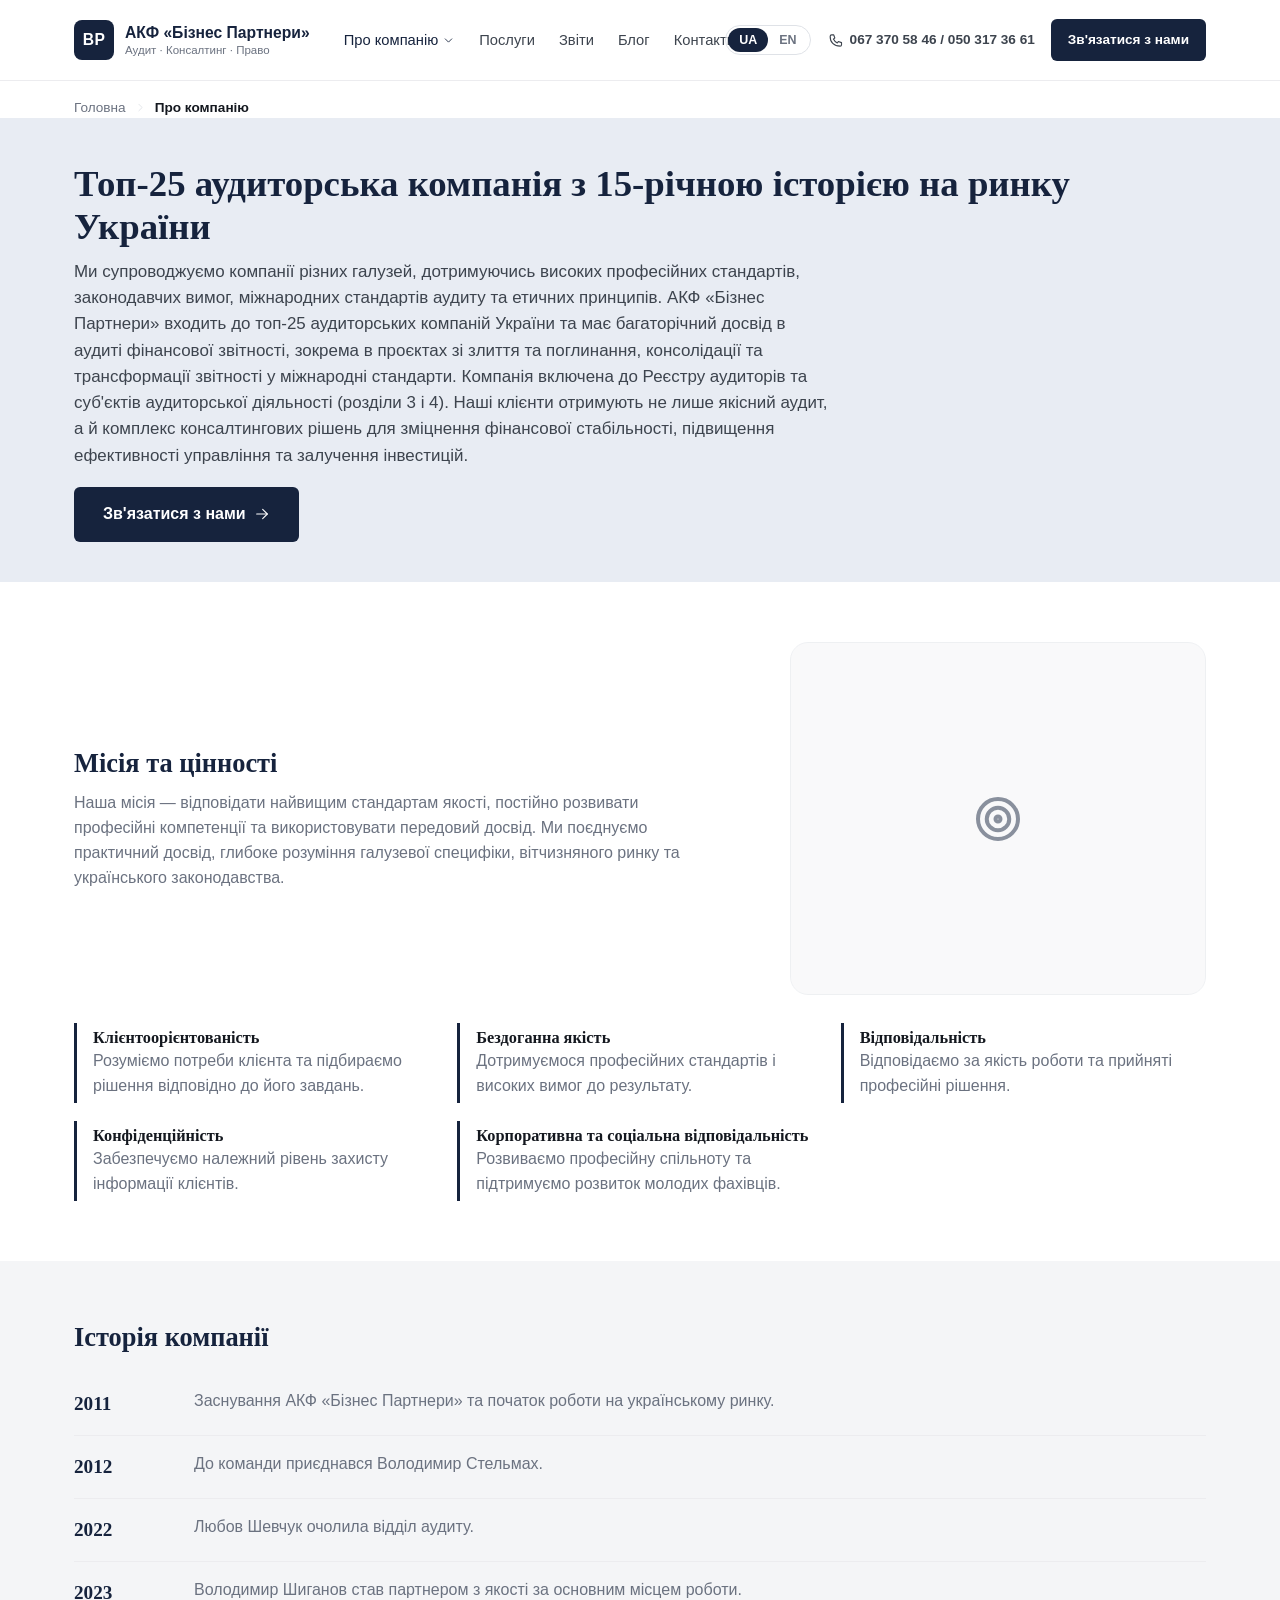
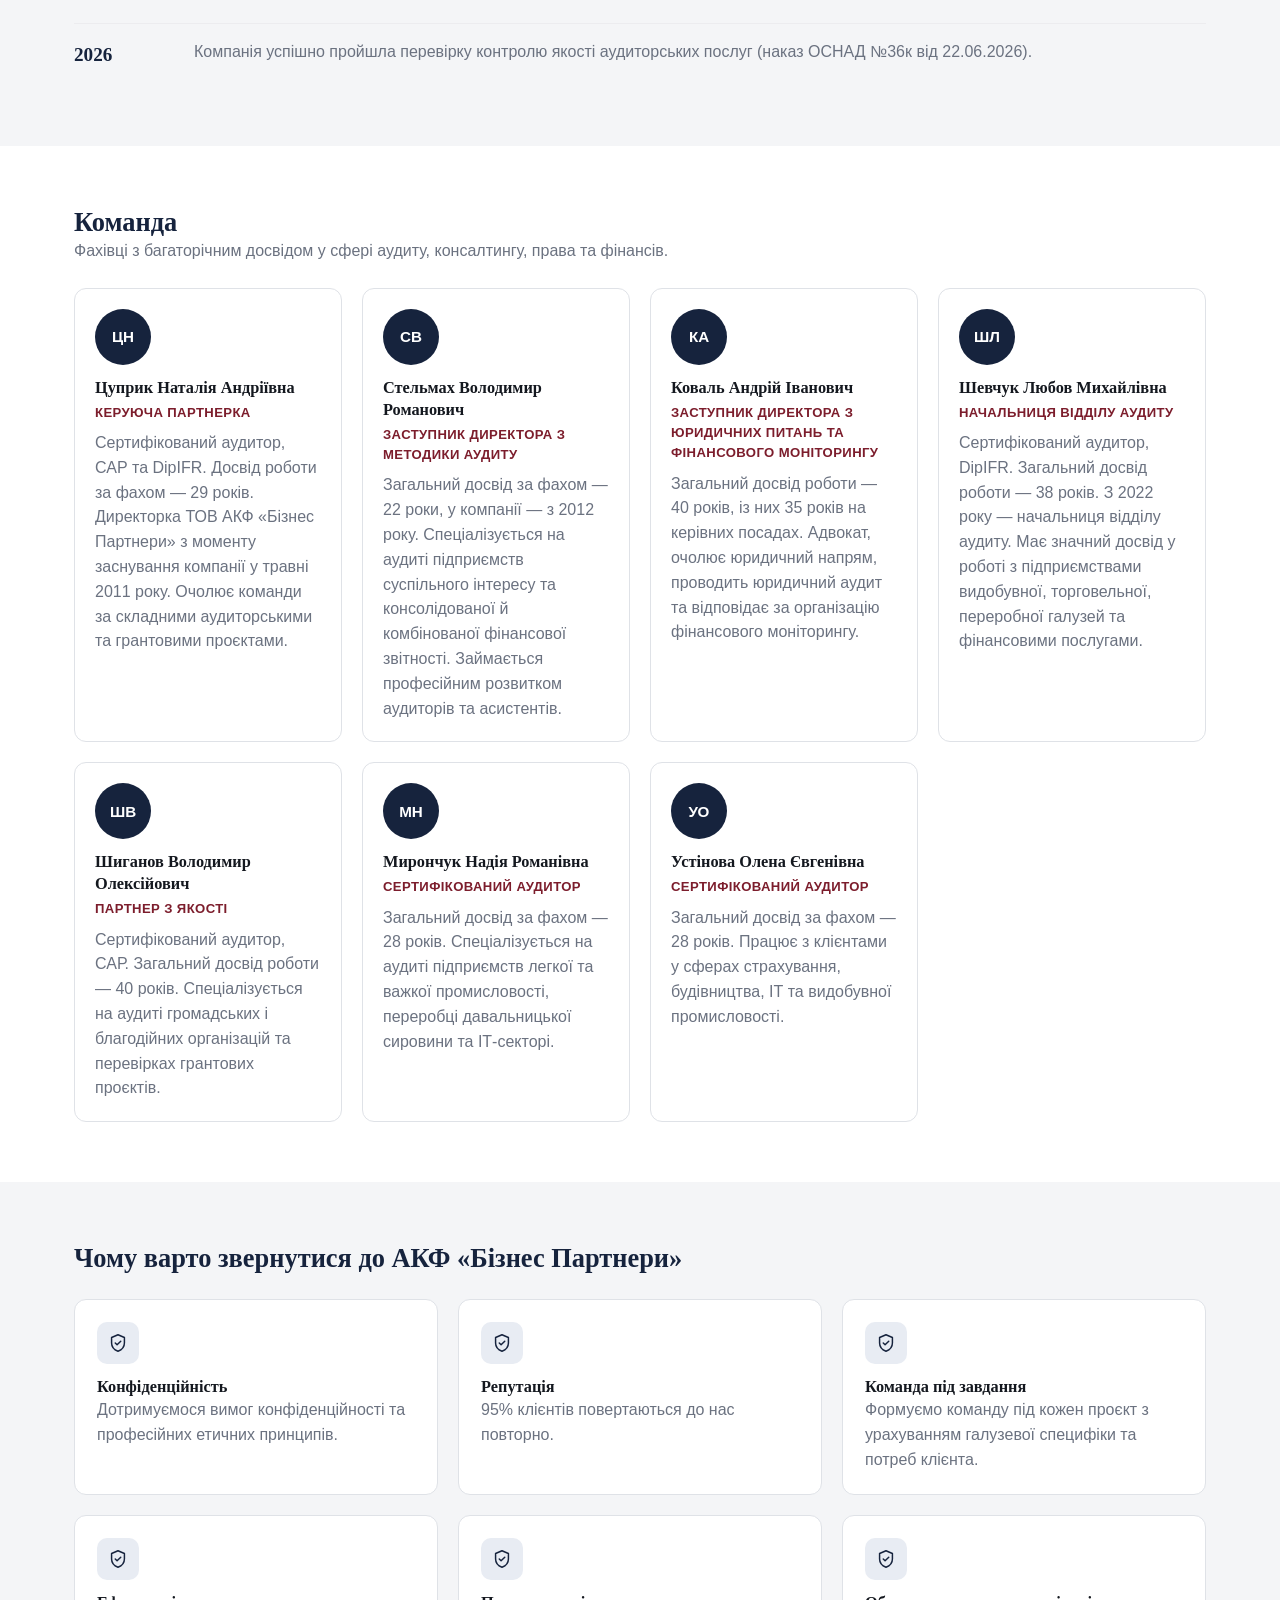
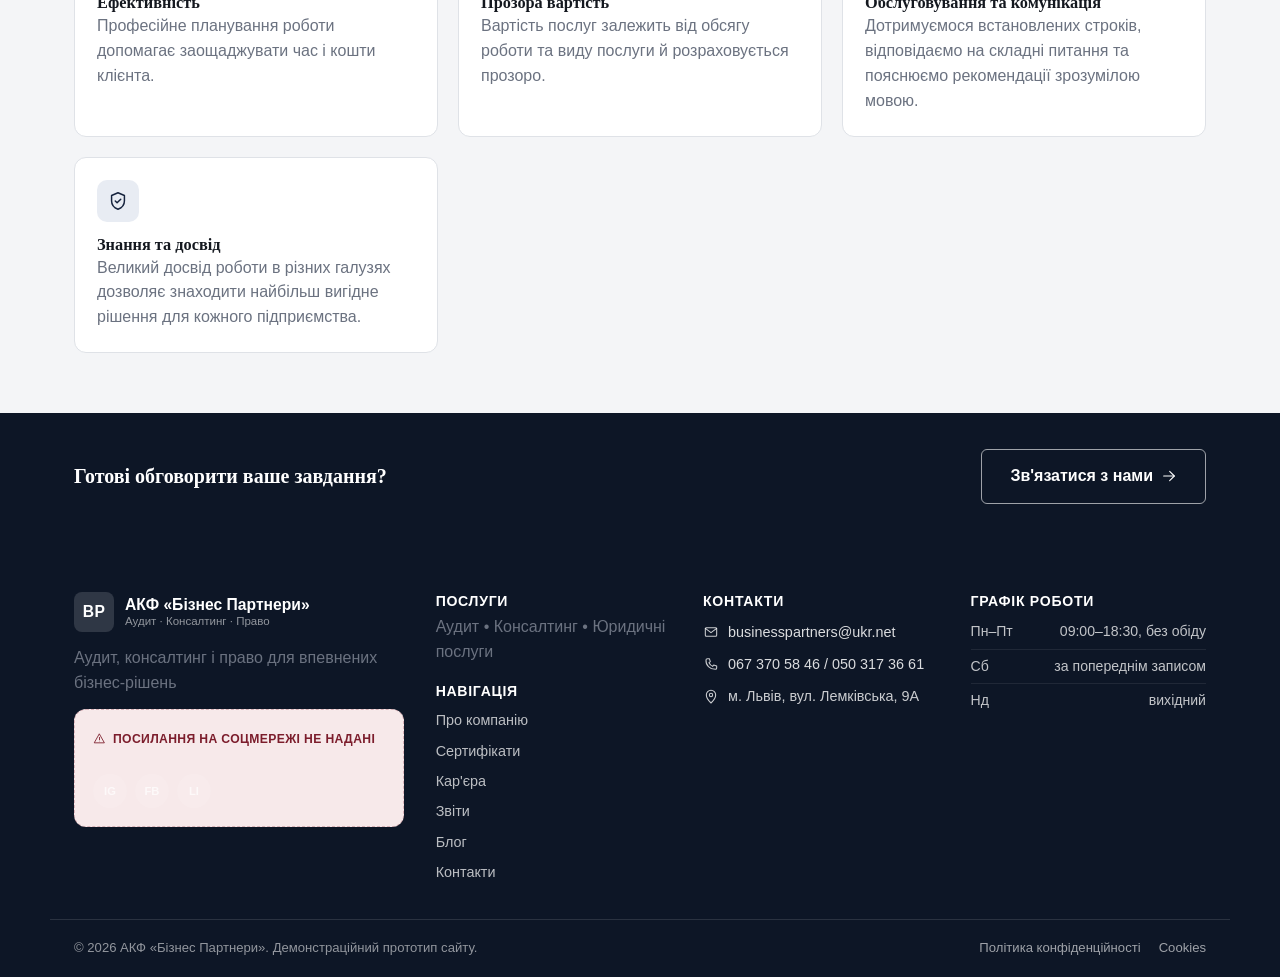
==== about.html @ 234cbbc7 "Перший прототип сайту АКФ «Бізнес Партнери» Повна структура сайту аудиторської компанії: головна, пр" ====
<!DOCTYPE html>
<html lang="uk">
<head>
<meta charset="UTF-8">
<meta name="viewport" content="width=device-width, initial-scale=1.0">
<title>Про компанію — АКФ «Бізнес Партнери»</title>
<meta name="description" content="Ми супроводжуємо компанії різних галузей, дотримуючись високих професійних стандартів, законодавчих вимог, міжнародних стандартів аудиту та етичних принцип…">
<link rel="stylesheet" href="assets/css/style.css">
</head>
<body data-depth="0">
<header class="site-header">
  <div class="container header-row">
    <button type="button" class="mobile-menu-toggle" id="mobile-menu-toggle" aria-label="Меню"><svg width="22" height="22" viewBox="0 0 24 24" fill="none" stroke="currentColor" stroke-width="1.6" stroke-linecap="round" stroke-linejoin="round"><line x1="4" y1="7" x2="20" y2="7"/><line x1="4" y1="12" x2="20" y2="12"/><line x1="4" y1="17" x2="20" y2="17"/></svg></button>
    <a class="brand" href="index.html"><span class="brand-mark">BP</span><span class="brand-text"><span class="brand-name">АКФ «Бізнес Партнери»</span><span class="brand-desc">Аудит · Консалтинг · Право</span></span></a>
    <nav class="main-nav" aria-label="Основна навігація">
      <div class="nav-item has-sub"><a href="about.html" class="active">Про компанію <svg width="13" height="13" viewBox="0 0 24 24" fill="none" stroke="currentColor" stroke-width="1.6" stroke-linecap="round" stroke-linejoin="round" class="nav-caret"><polyline points="6,9 12,15 18,9"/></svg></a><div class="sub-menu"><a href="certificates.html">Сертифікати</a><a href="career.html">Кар'єра</a></div></div><a href="services.html" class="nav-link ">Послуги</a><a href="reports.html" class="nav-link ">Звіти</a><a href="blog.html" class="nav-link ">Блог</a><a href="contacts.html" class="nav-link ">Контакти</a>
    </nav>
    <div class="header-actions">
      <div class="lang-switch" id="lang-switch" aria-label="Вибір мови">
        <button type="button" class="lang-opt active" data-lang="ua">UA</button>
        <button type="button" class="lang-opt" data-lang="en" title="Англійська версія готується">EN</button>
      </div>
      <a class="header-phone" href="tel:+380673705846"><svg width="17" height="17" viewBox="0 0 24 24" fill="none" stroke="currentColor" stroke-width="1.6" stroke-linecap="round" stroke-linejoin="round"><path d="M6.5 4h3l1.5 4.5-2 1.5a12 12 0 0 0 5.5 5.5l1.5-2 4.5 1.5v3a2 2 0 0 1-2 2C10 20 4 14 4.5 6a2 2 0 0 1 2-2z"/></svg><span>067 370 58 46 / 050 317 36 61</span></a>
      <a class="btn btn-primary btn-sm" href="contacts.html">Зв'язатися з нами</a>
    </div>
  </div>
  <div class="mobile-nav" id="mobile-nav">
    <a href="about.html">Про компанію</a><a class="mobile-sub" href="certificates.html">— Сертифікати</a><a class="mobile-sub" href="career.html">— Кар'єра</a><a href="services.html">Послуги</a><a href="reports.html">Звіти</a><a href="blog.html">Блог</a><a href="contacts.html">Контакти</a>
    <a class="mobile-nav-phone" href="tel:+380673705846"><svg width="17" height="17" viewBox="0 0 24 24" fill="none" stroke="currentColor" stroke-width="1.6" stroke-linecap="round" stroke-linejoin="round"><path d="M6.5 4h3l1.5 4.5-2 1.5a12 12 0 0 0 5.5 5.5l1.5-2 4.5 1.5v3a2 2 0 0 1-2 2C10 20 4 14 4.5 6a2 2 0 0 1 2-2z"/></svg> 067 370 58 46 / 050 317 36 61</a>
    <a class="btn btn-primary btn-block" href="contacts.html">Зв'язатися з нами</a>
  </div>
</header>
<main id="main">

<nav class="breadcrumbs container" aria-label="Хлібні крихти"><a href="index.html">Головна</a><span class="bc-sep"><svg width="13" height="13" viewBox="0 0 24 24" fill="none" stroke="currentColor" stroke-width="1.6" stroke-linecap="round" stroke-linejoin="round"><polyline points="9,6 15,12 9,18"/></svg></span><span class="bc-current">Про компанію</span></nav>
<section class="page-hero">
  <div class="container">
    <h1 class="h1">Топ-25 аудиторська компанія з 15-річною історією на ринку України</h1>
    <p class="lede" style="max-width:760px">Ми супроводжуємо компанії різних галузей, дотримуючись високих професійних стандартів, законодавчих вимог, міжнародних стандартів аудиту та етичних принципів. АКФ «Бізнес Партнери» входить до топ-25 аудиторських компаній України та має багаторічний досвід в аудиті фінансової звітності, зокрема в проєктах зі злиття та поглинання, консолідації та трансформації звітності у міжнародні стандарти. Компанія включена до Реєстру аудиторів та суб'єктів аудиторської діяльності (розділи 3 і 4). Наші клієнти отримують не лише якісний аудит, а й комплекс консалтингових рішень для зміцнення фінансової стабільності, підвищення ефективності управління та залучення інвестицій.</p>
    <a class="btn btn-primary btn-lg" href="contacts.html">Зв'язатися з нами <svg width="16" height="16" viewBox="0 0 24 24" fill="none" stroke="currentColor" stroke-width="1.6" stroke-linecap="round" stroke-linejoin="round"><line x1="4" y1="12" x2="20" y2="12"/><polyline points="13,5 20,12 13,19"/></svg></a>
  </div>
</section>

<section class="section">
  <div class="container about-split">
    <div>
      <h2 class="h2">Місія та цінності</h2>
      <p class="muted" style="margin-top:12px;max-width:640px">Наша місія — відповідати найвищим стандартам якості, постійно розвивати професійні компетенції та використовувати передовий досвід. Ми поєднуємо практичний досвід, глибоке розуміння галузевої специфіки, вітчизняного ринку та українського законодавства.</p>
    </div>
    <div class="about-figure"><svg width="60" height="60" viewBox="0 0 24 24" fill="none" stroke="currentColor" stroke-width="1.6" stroke-linecap="round" stroke-linejoin="round"><circle cx="12" cy="12" r="8"/><circle cx="12" cy="12" r="4.5"/><circle cx="12" cy="12" r="1"/></svg></div>
  </div>
  <div class="container value-grid" style="margin-top:28px"><div class="value-card"><h3 class="h4">Клієнтоорієнтованість</h3><p class="muted">Розуміємо потреби клієнта та підбираємо рішення відповідно до його завдань.</p></div><div class="value-card"><h3 class="h4">Бездоганна якість</h3><p class="muted">Дотримуємося професійних стандартів і високих вимог до результату.</p></div><div class="value-card"><h3 class="h4">Відповідальність</h3><p class="muted">Відповідаємо за якість роботи та прийняті професійні рішення.</p></div><div class="value-card"><h3 class="h4">Конфіденційність</h3><p class="muted">Забезпечуємо належний рівень захисту інформації клієнтів.</p></div><div class="value-card"><h3 class="h4">Корпоративна та соціальна відповідальність</h3><p class="muted">Розвиваємо професійну спільноту та підтримуємо розвиток молодих фахівців.</p></div></div>
</section>

<section class="section section-tint">
  <div class="container">
    <h2 class="h2">Історія компанії</h2>
    <div class="milestone-list"><div class="milestone"><div class="milestone-year">2011</div><div class="milestone-text muted">Заснування АКФ «Бізнес Партнери» та початок роботи на українському ринку.</div></div><div class="milestone"><div class="milestone-year">2012</div><div class="milestone-text muted">До команди приєднався Володимир Стельмах.</div></div><div class="milestone"><div class="milestone-year">2022</div><div class="milestone-text muted">Любов Шевчук очолила відділ аудиту.</div></div><div class="milestone"><div class="milestone-year">2023</div><div class="milestone-text muted">Володимир Шиганов став партнером з якості за основним місцем роботи.</div></div><div class="milestone"><div class="milestone-year">2026</div><div class="milestone-text muted">Компанія успішно пройшла перевірку контролю якості аудиторських послуг (наказ ОСНАД №36к від 22.06.2026).</div></div></div>
  </div>
</section>

<section class="section">
  <div class="container">
    <h2 class="h2">Команда</h2>
    <p class="muted" style="max-width:600px">Фахівці з багаторічним досвідом у сфері аудиту, консалтингу, права та фінансів.</p>
    <div class="team-grid"><div class="team-card">
  <div class="team-photo">ЦН</div>
  <h3 class="h4">Цуприк Наталія Андріївна</h3>
  <div class="team-role">Керуюча партнерка</div>
  <p class="muted">Сертифікований аудитор, САР та DipIFR. Досвід роботи за фахом — 29 років. Директорка ТОВ АКФ «Бізнес Партнери» з моменту заснування компанії у травні 2011 року. Очолює команди за складними аудиторськими та грантовими проєктами.</p>
</div><div class="team-card">
  <div class="team-photo">СВ</div>
  <h3 class="h4">Стельмах Володимир Романович</h3>
  <div class="team-role">Заступник директора з методики аудиту</div>
  <p class="muted">Загальний досвід за фахом — 22 роки, у компанії — з 2012 року. Спеціалізується на аудиті підприємств суспільного інтересу та консолідованої й комбінованої фінансової звітності. Займається професійним розвитком аудиторів та асистентів.</p>
</div><div class="team-card">
  <div class="team-photo">КА</div>
  <h3 class="h4">Коваль Андрій Іванович</h3>
  <div class="team-role">Заступник директора з юридичних питань та фінансового моніторингу</div>
  <p class="muted">Загальний досвід роботи — 40 років, із них 35 років на керівних посадах. Адвокат, очолює юридичний напрям, проводить юридичний аудит та відповідає за організацію фінансового моніторингу.</p>
</div><div class="team-card">
  <div class="team-photo">ШЛ</div>
  <h3 class="h4">Шевчук Любов Михайлівна</h3>
  <div class="team-role">Начальниця відділу аудиту</div>
  <p class="muted">Сертифікований аудитор, DipIFR. Загальний досвід роботи — 38 років. З 2022 року — начальниця відділу аудиту. Має значний досвід у роботі з підприємствами видобувної, торговельної, переробної галузей та фінансовими послугами.</p>
</div><div class="team-card">
  <div class="team-photo">ШВ</div>
  <h3 class="h4">Шиганов Володимир Олексійович</h3>
  <div class="team-role">Партнер з якості</div>
  <p class="muted">Сертифікований аудитор, САР. Загальний досвід роботи — 40 років. Спеціалізується на аудиті громадських і благодійних організацій та перевірках грантових проєктів.</p>
</div><div class="team-card">
  <div class="team-photo">МН</div>
  <h3 class="h4">Мирончук Надія Романівна</h3>
  <div class="team-role">Сертифікований аудитор</div>
  <p class="muted">Загальний досвід за фахом — 28 років. Спеціалізується на аудиті підприємств легкої та важкої промисловості, переробці давальницької сировини та ІТ-секторі.</p>
</div><div class="team-card">
  <div class="team-photo">УО</div>
  <h3 class="h4">Устінова Олена Євгенівна</h3>
  <div class="team-role">Сертифікований аудитор</div>
  <p class="muted">Загальний досвід за фахом — 28 років. Працює з клієнтами у сферах страхування, будівництва, ІТ та видобувної промисловості.</p>
</div></div>
  </div>
</section>

<section class="section section-tint">
  <div class="container">
    <h2 class="h2">Чому варто звернутися до АКФ «Бізнес Партнери»</h2>
    <div class="adv-grid"><div class="adv-card"><div class="adv-icon"><svg width="22" height="22" viewBox="0 0 24 24" fill="none" stroke="currentColor" stroke-width="1.6" stroke-linecap="round" stroke-linejoin="round"><path d="M12 3l7 3v6c0 4.5-3 7.5-7 9-4-1.5-7-4.5-7-9V6z"/><polyline points="9,12 11,14 15,10"/></svg></div><h3 class="h4">Конфіденційність</h3><p class="muted">Дотримуємося вимог конфіденційності та професійних етичних принципів.</p></div><div class="adv-card"><div class="adv-icon"><svg width="22" height="22" viewBox="0 0 24 24" fill="none" stroke="currentColor" stroke-width="1.6" stroke-linecap="round" stroke-linejoin="round"><path d="M12 3l7 3v6c0 4.5-3 7.5-7 9-4-1.5-7-4.5-7-9V6z"/><polyline points="9,12 11,14 15,10"/></svg></div><h3 class="h4">Репутація</h3><p class="muted">95% клієнтів повертаються до нас повторно.</p></div><div class="adv-card"><div class="adv-icon"><svg width="22" height="22" viewBox="0 0 24 24" fill="none" stroke="currentColor" stroke-width="1.6" stroke-linecap="round" stroke-linejoin="round"><path d="M12 3l7 3v6c0 4.5-3 7.5-7 9-4-1.5-7-4.5-7-9V6z"/><polyline points="9,12 11,14 15,10"/></svg></div><h3 class="h4">Команда під завдання</h3><p class="muted">Формуємо команду під кожен проєкт з урахуванням галузевої специфіки та потреб клієнта.</p></div><div class="adv-card"><div class="adv-icon"><svg width="22" height="22" viewBox="0 0 24 24" fill="none" stroke="currentColor" stroke-width="1.6" stroke-linecap="round" stroke-linejoin="round"><path d="M12 3l7 3v6c0 4.5-3 7.5-7 9-4-1.5-7-4.5-7-9V6z"/><polyline points="9,12 11,14 15,10"/></svg></div><h3 class="h4">Ефективність</h3><p class="muted">Професійне планування роботи допомагає заощаджувати час і кошти клієнта.</p></div><div class="adv-card"><div class="adv-icon"><svg width="22" height="22" viewBox="0 0 24 24" fill="none" stroke="currentColor" stroke-width="1.6" stroke-linecap="round" stroke-linejoin="round"><path d="M12 3l7 3v6c0 4.5-3 7.5-7 9-4-1.5-7-4.5-7-9V6z"/><polyline points="9,12 11,14 15,10"/></svg></div><h3 class="h4">Прозора вартість</h3><p class="muted">Вартість послуг залежить від обсягу роботи та виду послуги й розраховується прозоро.</p></div><div class="adv-card"><div class="adv-icon"><svg width="22" height="22" viewBox="0 0 24 24" fill="none" stroke="currentColor" stroke-width="1.6" stroke-linecap="round" stroke-linejoin="round"><path d="M12 3l7 3v6c0 4.5-3 7.5-7 9-4-1.5-7-4.5-7-9V6z"/><polyline points="9,12 11,14 15,10"/></svg></div><h3 class="h4">Обслуговування та комунікація</h3><p class="muted">Дотримуємося встановлених строків, відповідаємо на складні питання та пояснюємо рекомендації зрозумілою мовою.</p></div><div class="adv-card"><div class="adv-icon"><svg width="22" height="22" viewBox="0 0 24 24" fill="none" stroke="currentColor" stroke-width="1.6" stroke-linecap="round" stroke-linejoin="round"><path d="M12 3l7 3v6c0 4.5-3 7.5-7 9-4-1.5-7-4.5-7-9V6z"/><polyline points="9,12 11,14 15,10"/></svg></div><h3 class="h4">Знання та досвід</h3><p class="muted">Великий досвід роботи в різних галузях дозволяє знаходити найбільш вигідне рішення для кожного підприємства.</p></div></div>
  </div>
</section>

<section class="section cta-band">
  <div class="container cta-band-inner">
    <h2 class="h3" style="color:#fff;margin:0">Готові обговорити ваше завдання?</h2>
    <a class="btn btn-outline-light btn-lg" href="contacts.html">Зв'язатися з нами <svg width="16" height="16" viewBox="0 0 24 24" fill="none" stroke="currentColor" stroke-width="1.6" stroke-linecap="round" stroke-linejoin="round"><line x1="4" y1="12" x2="20" y2="12"/><polyline points="13,5 20,12 13,19"/></svg></a>
  </div>
</section>

</main>
<footer class="site-footer">
  <div class="container footer-grid">
    <div class="footer-col footer-brand-col">
      <a class="brand" href="index.html"><span class="brand-mark">BP</span><span class="brand-text"><span class="brand-name">АКФ «Бізнес Партнери»</span><span class="brand-desc">Аудит · Консалтинг · Право</span></span></a>
      <p class="muted" style="margin-top:14px">Аудит, консалтинг і право для впевнених бізнес-рішень</p>
      <div class="needs-content"><div class="needs-content-tag"><svg width="13" height="13" viewBox="0 0 24 24" fill="none" stroke="currentColor" stroke-width="1.6" stroke-linecap="round" stroke-linejoin="round"><path d="M12 4l9 16H3z"/><line x1="12" y1="10" x2="12" y2="14.5"/><circle cx="12" cy="17" r="0.6" fill="currentColor" stroke="none"/></svg><span>Посилання на соцмережі не надані</span></div><div class="social-row"><span class="social-icon">IG</span><span class="social-icon">FB</span><span class="social-icon">LI</span></div></div>
    </div>
    <div class="footer-col">
      <h4>Послуги</h4>
      <p class="muted">Аудит • Консалтинг • Юридичні послуги</p>
      <h4 style="margin-top:18px">Навігація</h4>
      <div class="footer-links"><a href="about.html">Про компанію</a><a href="certificates.html">Сертифікати</a><a href="career.html">Кар'єра</a><a href="reports.html">Звіти</a><a href="blog.html">Блог</a><a href="contacts.html">Контакти</a></div>
    </div>
    <div class="footer-col">
      <h4>Контакти</h4>
      <div class="footer-contact-row"><svg width="16" height="16" viewBox="0 0 24 24" fill="none" stroke="currentColor" stroke-width="1.6" stroke-linecap="round" stroke-linejoin="round"><rect x="3.5" y="5.5" width="17" height="13" rx="1.5"/><polyline points="3.5,6.5 12,13 20.5,6.5"/></svg><a href="mailto:businesspartners@ukr.net">businesspartners@ukr.net</a></div>
      <div class="footer-contact-row"><svg width="16" height="16" viewBox="0 0 24 24" fill="none" stroke="currentColor" stroke-width="1.6" stroke-linecap="round" stroke-linejoin="round"><path d="M6.5 4h3l1.5 4.5-2 1.5a12 12 0 0 0 5.5 5.5l1.5-2 4.5 1.5v3a2 2 0 0 1-2 2C10 20 4 14 4.5 6a2 2 0 0 1 2-2z"/></svg><a href="tel:+380673705846">067 370 58 46 / 050 317 36 61</a></div>
      <div class="footer-contact-row"><svg width="16" height="16" viewBox="0 0 24 24" fill="none" stroke="currentColor" stroke-width="1.6" stroke-linecap="round" stroke-linejoin="round"><path d="M12 21s7-6.5 7-12a7 7 0 0 0-14 0c0 5.5 7 12 7 12z"/><circle cx="12" cy="9" r="2.5"/></svg><span>м. Львів, вул. Лемківська, 9А</span></div>
    </div>
    <div class="footer-col">
      <h4>Графік роботи</h4>
      <div class="hours-row"><span>Пн–Пт</span><span>09:00–18:30, без обіду</span></div><div class="hours-row"><span>Сб</span><span>за попереднім записом</span></div><div class="hours-row"><span>Нд</span><span>вихідний</span></div>
    </div>
  </div>
  <div class="container footer-bottom">
    <span>© 2026 АКФ «Бізнес Партнери». Демонстраційний прототип сайту.</span>
    <div class="footer-legal">
      <a href="privacy.html">Політика конфіденційності</a>
      <a href="cookies.html">Cookies</a>
    </div>
  </div>
</footer>
<script src="assets/js/services-data.js"></script>
<script src="assets/js/main.js"></script>
</body>
</html>
---- assets/css/style.css ----
/* ==========================================================================
   АКФ «Бізнес Партнери» — прототип. Design tokens
   Чорно-білий wireframe із темно-синім акцентом; бордовий (burgundy)
   зарезервований ВИКЛЮЧНО для позначення lorem-ipsum/відсутнього контенту.
   ========================================================================== */
:root{
  --ink:#14181f; --ink-soft:#3d444e; --muted:#6b7280;
  --paper:#ffffff; --paper-2:#f4f5f7; --line:#dfe2e7; --line-soft:#ececef;
  --navy:#16233d; --navy-dark:#0d1626; --navy-tint:#e8ecf3;
  --burgundy:#7c1d2c; --burgundy-tint:#f7e9ea; --burgundy-line:#d9b3b8;
  --ok:#1f8a4c; --ok-tint:#e5f6ec; --danger:#c62828;
  --radius-s:6px; --radius-m:12px; --radius-l:18px;
  --shadow-s:0 1px 3px rgba(20,20,20,0.06), 0 1px 2px rgba(20,20,20,0.04);
  --shadow-m:0 10px 26px rgba(20,20,20,0.09);
  --font: Georgia, "Times New Roman", "Noto Serif", serif;
  --font-ui: -apple-system, BlinkMacSystemFont, "Segoe UI", Roboto, Helvetica, Arial, sans-serif;
}

*{ box-sizing:border-box; }
html{ scroll-behavior:smooth; }
body{
  margin:0; font-family:var(--font-ui); color:var(--ink); background:var(--paper);
  -webkit-font-smoothing:antialiased; line-height:1.55;
}
img{ max-width:100%; display:block; }
a{ color:inherit; text-decoration:none; }
ul{ margin:0; padding:0; list-style:none; }
button{ font-family:inherit; cursor:pointer; }
input, select, textarea{ font-family:inherit; font-size:0.95rem; }

.container{ max-width:1180px; margin:0 auto; padding:0 24px; }
h1,.h1{ font-family:var(--font); font-weight:700; font-size:2.3rem; line-height:1.18; margin:0; color:var(--navy); }
h2,.h2{ font-family:var(--font); font-weight:700; font-size:1.65rem; line-height:1.24; margin:0; color:var(--navy); }
h3,.h3{ font-family:var(--font); font-weight:700; font-size:1.25rem; line-height:1.3; margin:0; color:var(--navy); }
h4,.h4{ font-weight:700; font-size:1.02rem; line-height:1.35; margin:0; color:var(--ink); }
.lede{ font-size:1.06rem; color:var(--ink-soft); margin:0; }
.muted{ color:var(--muted); margin:0; }
.muted-light{ color:rgba(255,255,255,0.78); margin:8px 0 0; }
.eyebrow{ font-size:0.76rem; font-weight:700; letter-spacing:0.08em; text-transform:uppercase; color:var(--muted); }

.section{ padding:60px 0; }
.section-tint{ background:var(--paper-2); }
.head-row{ display:flex; align-items:flex-end; justify-content:space-between; gap:16px; margin-bottom:26px; flex-wrap:wrap; }
.link-arrow{ display:inline-flex; align-items:center; gap:6px; font-weight:600; color:var(--navy); white-space:nowrap; }
.link-arrow:hover{ color:var(--burgundy); }
.footnote{ margin-top:18px; font-size:0.86rem; max-width:640px; }

/* buttons */
.btn{
  display:inline-flex; align-items:center; justify-content:center; gap:8px;
  padding:12px 22px; border-radius:var(--radius-s); font-weight:600; font-size:0.94rem;
  border:1px solid transparent; cursor:pointer; transition:all .15s ease; white-space:nowrap;
  font-family:var(--font-ui);
}
.btn-primary{ background:var(--navy); color:#fff; }
.btn-primary:hover{ background:var(--navy-dark); }
.btn-outline{ background:transparent; border-color:var(--navy); color:var(--navy); }
.btn-outline:hover{ background:var(--navy); color:#fff; }
.btn-outline-light{ background:transparent; border-color:rgba(255,255,255,0.6); color:#fff; }
.btn-outline-light:hover{ background:#fff; color:var(--navy); }
.btn-lg{ padding:14px 28px; font-size:1rem; }
.btn-sm{ padding:9px 16px; font-size:0.85rem; }
.btn-block{ width:100%; }

/* ---------------------------------------------------------------------- */
/* Header                                                                  */
/* ---------------------------------------------------------------------- */
.site-header{ position:sticky; top:0; z-index:60; background:rgba(255,255,255,0.97); backdrop-filter:saturate(180%) blur(8px); border-bottom:1px solid var(--line-soft); }
.header-row{ display:flex; align-items:center; gap:22px; height:80px; }
.brand{ display:flex; align-items:center; gap:11px; flex-shrink:0; }
.brand-mark{ width:40px; height:40px; border-radius:8px; background:var(--navy); color:#fff; display:flex; align-items:center; justify-content:center; font-weight:800; font-size:0.98rem; flex-shrink:0; font-family:var(--font-ui); letter-spacing:0.02em; }
.brand-text{ display:flex; flex-direction:column; line-height:1.25; min-width:0; }
.brand-name{ font-weight:700; font-size:0.98rem; white-space:nowrap; color:var(--navy); }
.brand-desc{ font-size:0.72rem; color:var(--muted); white-space:nowrap; }
.main-nav{ display:flex; align-items:center; gap:24px; flex:1; min-width:0; margin-left:12px; }
.nav-link{ font-size:0.92rem; font-weight:500; color:var(--ink-soft); white-space:nowrap; }
.nav-link:hover, .nav-link.active{ color:var(--navy); }
.nav-item{ position:relative; }
.nav-item > a{ display:flex; align-items:center; gap:4px; font-size:0.92rem; font-weight:500; color:var(--ink-soft); white-space:nowrap; }
.nav-item > a:hover, .nav-item > a.active{ color:var(--navy); }
.nav-caret{ transition:transform .15s ease; }
.nav-item:hover .nav-caret{ transform:rotate(180deg); }
.sub-menu{
  position:absolute; top:100%; left:0; background:#fff; border:1px solid var(--line);
  border-radius:var(--radius-m); box-shadow:var(--shadow-m); padding:8px; min-width:200px;
  display:grid; opacity:0; visibility:hidden; transform:translateY(6px); transition:all .15s ease;
}
.nav-item:hover .sub-menu{ opacity:1; visibility:visible; transform:translateY(0); }
.sub-menu a{ padding:9px 12px; border-radius:var(--radius-s); font-size:0.9rem; color:var(--ink-soft); }
.sub-menu a:hover{ background:var(--paper-2); color:var(--navy); }
.header-actions{ display:flex; align-items:center; gap:16px; margin-left:auto; flex-shrink:0; }
.lang-switch{ display:flex; align-items:center; border:1px solid var(--line); border-radius:999px; padding:2px; }
.lang-opt{ background:none; border:none; padding:5px 11px; border-radius:999px; font-size:0.78rem; font-weight:700; color:var(--muted); }
.lang-opt.active{ background:var(--navy); color:#fff; }
.lang-opt.lang-soon{ background:var(--burgundy-tint); color:var(--burgundy); }
.header-phone{ display:flex; align-items:center; gap:6px; font-weight:600; font-size:0.85rem; white-space:nowrap; color:var(--ink-soft); }
.header-phone:hover{ color:var(--navy); }
.mobile-menu-toggle{ display:none; background:none; border:none; padding:6px; color:var(--navy); }
.mobile-nav{ display:none; flex-direction:column; padding:8px 24px 18px; border-top:1px solid var(--line-soft); gap:2px; }
.mobile-nav a{ padding:11px 0; font-weight:500; color:var(--ink-soft); border-bottom:1px solid var(--line-soft); }
.mobile-nav a.mobile-sub{ padding-left:14px; font-size:0.9rem; color:var(--muted); }
.mobile-nav-phone{ display:flex; align-items:center; gap:8px; font-weight:600; color:var(--navy) !important; border-bottom:none !important; }
.mobile-nav .btn{ margin-top:12px; }
.site-header.mobile-open .mobile-nav{ display:flex; }

@media (max-width:1080px){
  .main-nav{ display:none; }
  .mobile-menu-toggle{ display:flex; }
  .header-phone span{ display:none; }
  .lang-switch{ display:none; }
}
@media (max-width:520px){
  .header-actions .btn-sm{ display:none; }
  .header-phone{ display:none; }
}

/* ---------------------------------------------------------------------- */
/* Footer                                                                  */
/* ---------------------------------------------------------------------- */
.site-footer{ background:var(--navy-dark); color:rgba(255,255,255,0.82); padding:52px 0 0; margin-top:0; }
.site-footer .brand-name{ color:#fff; }
.site-footer .brand-desc{ color:rgba(255,255,255,0.55); }
.site-footer .brand-mark{ background:rgba(255,255,255,0.14); }
.footer-grid{ display:grid; grid-template-columns:1.4fr 1fr 1fr 1fr; gap:32px; padding-bottom:36px; border-bottom:1px solid rgba(255,255,255,0.12); }
.footer-col h4{ color:#fff; font-size:0.88rem; text-transform:uppercase; letter-spacing:0.05em; margin:0 0 4px; }
.footer-links{ display:flex; flex-direction:column; gap:8px; margin-top:8px; }
.footer-links a{ color:rgba(255,255,255,0.72); font-size:0.9rem; }
.footer-links a:hover{ color:#fff; }
.footer-contact-row{ display:flex; align-items:center; gap:9px; font-size:0.9rem; margin-top:10px; color:rgba(255,255,255,0.78); }
.footer-contact-row a{ color:rgba(255,255,255,0.85); }
.hours-row{ display:flex; justify-content:space-between; gap:12px; font-size:0.88rem; padding:6px 0; color:rgba(255,255,255,0.75); border-bottom:1px solid rgba(255,255,255,0.08); }
.hours-row:last-child{ border-bottom:none; }
.social-row{ display:flex; gap:8px; margin-top:14px; }
.social-icon{ width:34px; height:34px; border-radius:50%; background:rgba(255,255,255,0.1); display:flex; align-items:center; justify-content:center; font-size:0.7rem; font-weight:700; color:rgba(255,255,255,0.7); }
.footer-bottom{ display:flex; justify-content:space-between; align-items:center; padding:18px 24px; font-size:0.82rem; color:rgba(255,255,255,0.55); flex-wrap:wrap; gap:10px; }
.footer-legal{ display:flex; gap:18px; }
.footer-legal a{ color:rgba(255,255,255,0.6); }
.footer-legal a:hover{ color:#fff; }
@media (max-width:900px){ .footer-grid{ grid-template-columns:1fr 1fr; } }
@media (max-width:560px){ .footer-grid{ grid-template-columns:1fr; } }

/* ---------------------------------------------------------------------- */
/* Hero / page-hero                                                       */
/* ---------------------------------------------------------------------- */
.hero{ padding:64px 0 56px; background:linear-gradient(180deg, var(--navy-tint), #fff 90%); }
.hero-inner{ max-width:760px; }
.hero-inner .lede{ margin-top:16px; }
.hero-actions{ display:flex; gap:14px; margin-top:26px; flex-wrap:wrap; }
.page-hero{ padding:44px 0 40px; background:var(--navy-tint); }
.page-hero h1{ margin-bottom:10px; }
.page-hero .btn{ margin-top:18px; }

.breadcrumbs{ display:flex; align-items:center; gap:8px; padding:16px 24px 0; font-size:0.85rem; color:var(--muted); flex-wrap:wrap; }
.breadcrumbs a{ color:var(--muted); }
.breadcrumbs a:hover{ color:var(--navy); }
.bc-sep{ display:flex; color:var(--line); }
.bc-current{ color:var(--ink); font-weight:600; }

/* ---------------------------------------------------------------------- */
/* Cards / grids                                                          */
/* ---------------------------------------------------------------------- */
.stat-grid{ display:grid; grid-template-columns:repeat(4,1fr); gap:20px; margin-top:26px; }
.stat-card{ background:#fff; border:1px solid var(--line); border-radius:var(--radius-m); padding:24px 20px; text-align:center; min-width:0; }
.stat-value{ font-family:var(--font); font-weight:800; font-size:2rem; color:var(--navy); }
.stat-label{ margin-top:6px; font-size:0.86rem; color:var(--muted); }
@media (max-width:900px){ .stat-grid{ grid-template-columns:1fr 1fr; } }
@media (max-width:480px){ .stat-grid{ grid-template-columns:1fr; } }

.industry-row{ display:flex; flex-wrap:wrap; gap:10px; margin-top:22px; }
.industry-chip{ padding:9px 16px; border:1px solid var(--line); border-radius:999px; font-size:0.86rem; color:var(--ink-soft); background:#fff; }

.about-split{ display:grid; grid-template-columns:1.3fr 0.8fr; gap:40px; align-items:center; }
.about-figure{ background:var(--paper-2); border:1px solid var(--line); border-radius:var(--radius-l); aspect-ratio:4/3.4; display:flex; align-items:center; justify-content:center; color:var(--navy); opacity:0.5; }
@media (max-width:900px){ .about-split{ grid-template-columns:1fr; } .about-figure{ display:none; } }

.adv-grid{ display:grid; grid-template-columns:repeat(3,1fr); gap:20px; margin-top:24px; }
.adv-card{ background:#fff; border:1px solid var(--line); border-radius:var(--radius-m); padding:22px; }
.adv-icon{ width:42px; height:42px; border-radius:10px; background:var(--navy-tint); color:var(--navy); display:flex; align-items:center; justify-content:center; margin-bottom:12px; }
@media (max-width:900px){ .adv-grid{ grid-template-columns:1fr 1fr; } }
@media (max-width:560px){ .adv-grid{ grid-template-columns:1fr; } }

.value-grid{ display:grid; grid-template-columns:repeat(3,1fr); gap:18px; }
.value-card{ border-left:3px solid var(--navy); padding:4px 0 4px 16px; }
@media (max-width:900px){ .value-grid{ grid-template-columns:1fr 1fr; } }
@media (max-width:560px){ .value-grid{ grid-template-columns:1fr; } }

.milestone-list{ display:flex; flex-direction:column; margin-top:20px; }
.milestone{ display:grid; grid-template-columns:100px 1fr; gap:20px; padding:16px 0; border-top:1px solid var(--line-soft); }
.milestone:first-child{ border-top:none; }
.milestone-year{ font-family:var(--font); font-weight:800; font-size:1.2rem; color:var(--navy); }

.team-grid{ display:grid; grid-template-columns:repeat(4,1fr); gap:20px; margin-top:24px; }
.team-card{ background:#fff; border:1px solid var(--line); border-radius:var(--radius-m); padding:20px; }
.team-photo{ width:56px; height:56px; border-radius:50%; background:var(--navy); color:#fff; display:flex; align-items:center; justify-content:center; font-weight:700; font-size:0.95rem; margin-bottom:12px; font-family:var(--font-ui); }
.team-role{ font-size:0.82rem; font-weight:700; color:var(--burgundy); margin:4px 0 8px; text-transform:uppercase; letter-spacing:0.03em; }
@media (max-width:1000px){ .team-grid{ grid-template-columns:1fr 1fr; } }
@media (max-width:560px){ .team-grid{ grid-template-columns:1fr; } }

.photo-strip{ display:flex; gap:14px; flex-wrap:wrap; margin-top:16px; }
.photo-slot{ width:110px; height:110px; border-radius:var(--radius-m); background:var(--paper-2); border:1px solid var(--line); display:flex; align-items:center; justify-content:center; color:var(--line); }

.two-col-text{ max-width:760px; }
.two-col-70{ display:grid; grid-template-columns:1.7fr 1fr; gap:40px; align-items:start; }
@media (max-width:900px){ .two-col-70{ grid-template-columns:1fr; } }
.service-aside{ position:sticky; top:100px; }
.info-card{ background:#fff; border:1px solid var(--line); border-radius:var(--radius-m); padding:22px; }

/* services */
.service-cat-grid{ display:grid; grid-template-columns:repeat(3,1fr); gap:28px; }
.service-cat-block h3{ margin-bottom:14px; }
.service-row-list{ display:flex; flex-direction:column; gap:10px; }
.service-row{ display:flex; align-items:center; justify-content:space-between; gap:14px; background:#fff; border:1px solid var(--line); border-radius:var(--radius-m); padding:16px 18px; transition:all .15s ease; }
.service-row:hover{ border-color:var(--navy); box-shadow:var(--shadow-s); }
.service-row-main h3{ font-size:0.98rem; }
.service-row-main p{ font-size:0.86rem; margin-top:4px; }
.service-row-arrow{ color:var(--muted); flex-shrink:0; }
@media (max-width:1000px){ .service-cat-grid{ grid-template-columns:1fr; } }

.check-list{ display:flex; flex-direction:column; gap:12px; margin-top:16px; }
.check-list li{ display:flex; align-items:flex-start; gap:10px; color:var(--ink-soft); }
.check-list li svg{ color:var(--navy); flex-shrink:0; margin-top:2px; }

.step-grid{ display:grid; grid-template-columns:repeat(3,1fr); gap:20px; margin-top:24px; }
.step-card{ background:#fff; border:1px solid var(--line); border-radius:var(--radius-m); padding:22px; }
.step-num{ font-family:var(--font); font-size:1.4rem; font-weight:800; color:var(--navy); opacity:0.35; margin-bottom:8px; }
@media (max-width:900px){ .step-grid{ grid-template-columns:1fr 1fr; } }
@media (max-width:560px){ .step-grid{ grid-template-columns:1fr; } }

.case-grid{ display:grid; grid-template-columns:repeat(2,1fr); gap:18px; margin-top:14px; }
.case-card{ background:#fff; border:1px dashed var(--burgundy-line); border-radius:var(--radius-m); padding:20px; }
.case-num{ font-weight:700; color:var(--burgundy); font-size:0.82rem; text-transform:uppercase; letter-spacing:0.04em; margin-bottom:8px; }
@media (max-width:700px){ .case-grid{ grid-template-columns:1fr; } }

.cert-grid, .report-grid{ display:grid; grid-template-columns:repeat(3,1fr); gap:18px; margin-top:14px; }
.cert-card{ background:#fff; border:1px solid var(--line); border-radius:var(--radius-m); padding:20px; color:var(--muted); }
.cert-card svg{ color:var(--navy); margin-bottom:10px; }
.cert-name{ font-weight:700; color:var(--ink); margin-top:2px; }
.report-card{ background:#fff; border:1px solid var(--line); border-radius:var(--radius-m); padding:18px; display:flex; align-items:center; gap:14px; }
.report-card svg{ color:var(--navy); flex-shrink:0; }
.report-title{ font-weight:600; font-size:0.92rem; }
.report-year{ font-size:0.8rem; }
.report-dl{ margin-left:auto; color:var(--muted); }
@media (max-width:900px){ .cert-grid, .report-grid{ grid-template-columns:1fr 1fr; } }
@media (max-width:560px){ .cert-grid, .report-grid{ grid-template-columns:1fr; } }

.review-grid{ display:grid; grid-template-columns:repeat(3,1fr); gap:18px; margin-top:14px; }
.review-card{ background:#fff; border:1px dashed var(--burgundy-line); border-radius:var(--radius-m); padding:20px; }
.review-author{ display:flex; flex-direction:column; margin-top:14px; font-size:0.86rem; }
@media (max-width:900px){ .review-grid{ grid-template-columns:1fr 1fr; } }
@media (max-width:560px){ .review-grid{ grid-template-columns:1fr; } }

.client-tile-row{ display:flex; flex-wrap:wrap; gap:10px; margin-top:14px; }
.client-tile{ padding:14px 22px; border:1px dashed var(--burgundy-line); border-radius:var(--radius-s); font-size:0.85rem; color:var(--muted); background:#fff; }

.article-grid{ display:grid; grid-template-columns:repeat(3,1fr); gap:22px; }
.article-card{ background:#fff; border:1px solid var(--line); border-radius:var(--radius-m); overflow:hidden; display:block; transition:box-shadow .15s ease; }
.article-card:hover{ box-shadow:var(--shadow-s); }
.article-thumb{ aspect-ratio:16/10; background:var(--paper-2); display:flex; align-items:center; justify-content:center; color:var(--line); }
.article-date{ font-size:0.78rem; padding:14px 18px 0; }
.article-card h3{ padding:6px 18px 0; }
.article-card p{ padding:8px 18px 0; font-size:0.88rem; }
.article-card .link-arrow{ padding:12px 18px 18px; font-size:0.86rem; }
@media (max-width:1000px){ .article-grid{ grid-template-columns:1fr 1fr; } }
@media (max-width:560px){ .article-grid{ grid-template-columns:1fr; } }
.article-meta{ font-size:0.85rem; }
.article-body-section p{ margin:0 0 16px; font-size:1rem; line-height:1.75; }

/* CTA band / consultation section */
.cta-section{ background:var(--navy); }
.cta-inner{ display:grid; grid-template-columns:1fr 1fr; gap:44px; align-items:start; }
.cta-form-card{ background:#fff; border-radius:var(--radius-l); padding:26px; }
@media (max-width:900px){ .cta-inner{ grid-template-columns:1fr; } }
.cta-band{ background:var(--navy-dark); padding:36px 0; }
.cta-band-inner{ display:flex; align-items:center; justify-content:space-between; gap:20px; flex-wrap:wrap; }

/* accordion */
.accordion{ max-width:800px; }
.accordion-item{ border-bottom:1px solid var(--line-soft); }
.accordion-trigger{
  width:100%; text-align:left; background:none; border:none; padding:17px 0; font-weight:600;
  font-size:0.98rem; display:flex; justify-content:space-between; align-items:center; color:var(--ink);
  gap:16px;
}
.acc-caret{ transition:transform .15s ease; flex-shrink:0; color:var(--muted); }
.accordion-item.open .acc-caret{ transform:rotate(180deg); }
.accordion-panel{ max-height:0; overflow:hidden; transition:max-height .2s ease; }
.accordion-item.open .accordion-panel{ max-height:320px; padding-bottom:16px; }

/* forms */
.stacked-form{ display:flex; flex-direction:column; gap:14px; }
.form-row{ display:grid; grid-template-columns:1fr 1fr; gap:12px; }
.form-block label{ display:block; font-size:0.82rem; font-weight:600; margin-bottom:6px; color:var(--ink-soft); }
.form-block input, .form-block textarea, .stacked-form > textarea{
  width:100%; padding:11px 13px; border:1px solid var(--line); border-radius:var(--radius-s);
}
.form-block input:focus, .form-block textarea:focus{ outline:none; border-color:var(--navy); }
.checkbox-row{ display:flex; align-items:flex-start; gap:9px; font-size:0.82rem; color:var(--ink-soft); }
.checkbox-row a{ color:var(--navy); text-decoration:underline; }
.field-error{ border-color:var(--danger) !important; }
.form-success{ display:flex; gap:12px; align-items:flex-start; background:var(--ok-tint); color:var(--ok); border-radius:var(--radius-m); padding:14px 16px; }
.fs-icon{ width:28px; height:28px; border-radius:50%; background:var(--ok); color:#fff; display:flex; align-items:center; justify-content:center; flex-shrink:0; }
.fs-title{ font-weight:700; color:var(--ink); }
@media (max-width:520px){ .form-row{ grid-template-columns:1fr; } }

/* contacts */
.contacts-split{ display:grid; grid-template-columns:1fr 1.1fr; gap:32px; align-items:start; }
.map-embed-placeholder{ display:flex; flex-direction:column; align-items:center; justify-content:center; gap:8px; min-height:160px; border:1px dashed var(--burgundy-line); border-radius:var(--radius-m); color:var(--navy); margin-top:16px; text-align:center; padding:20px; }
@media (max-width:900px){ .contacts-split{ grid-template-columns:1fr; } }

/* ---------------------------------------------------------------------- */
/* Placeholder / burgundy "needs content" flag                            */
/* ---------------------------------------------------------------------- */
.needs-content{ border:1px dashed var(--burgundy-line); border-radius:var(--radius-m); padding:18px; background:var(--burgundy-tint); margin-top:14px; }
.needs-content-tag{ display:inline-flex; align-items:center; gap:7px; color:var(--burgundy); font-size:0.76rem; font-weight:700; text-transform:uppercase; letter-spacing:0.03em; margin-bottom:12px; }
.needs-content-tag svg{ flex-shrink:0; }
.needs-content .review-card, .needs-content .client-tile, .needs-content .case-card,
.needs-content .cert-card, .needs-content .report-card{ background:#fff; }

[hidden]{ display:none !important; }
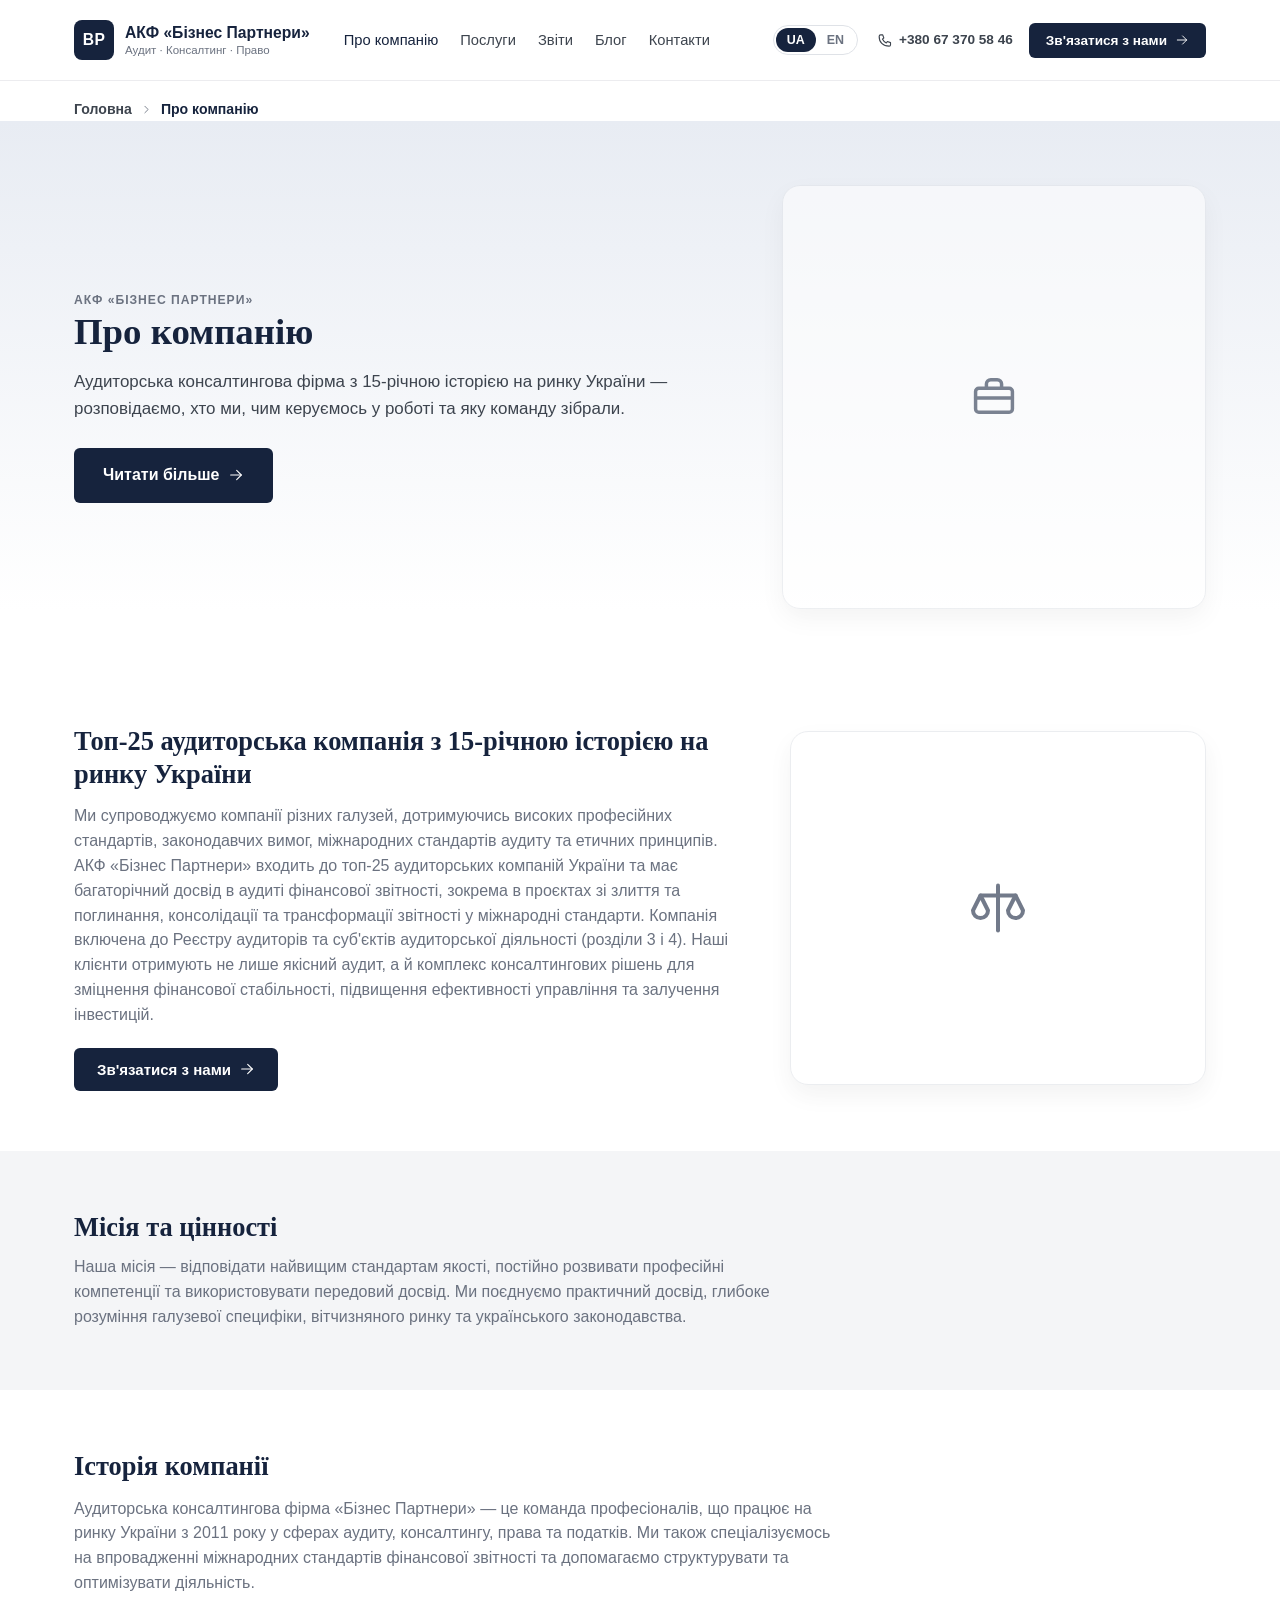
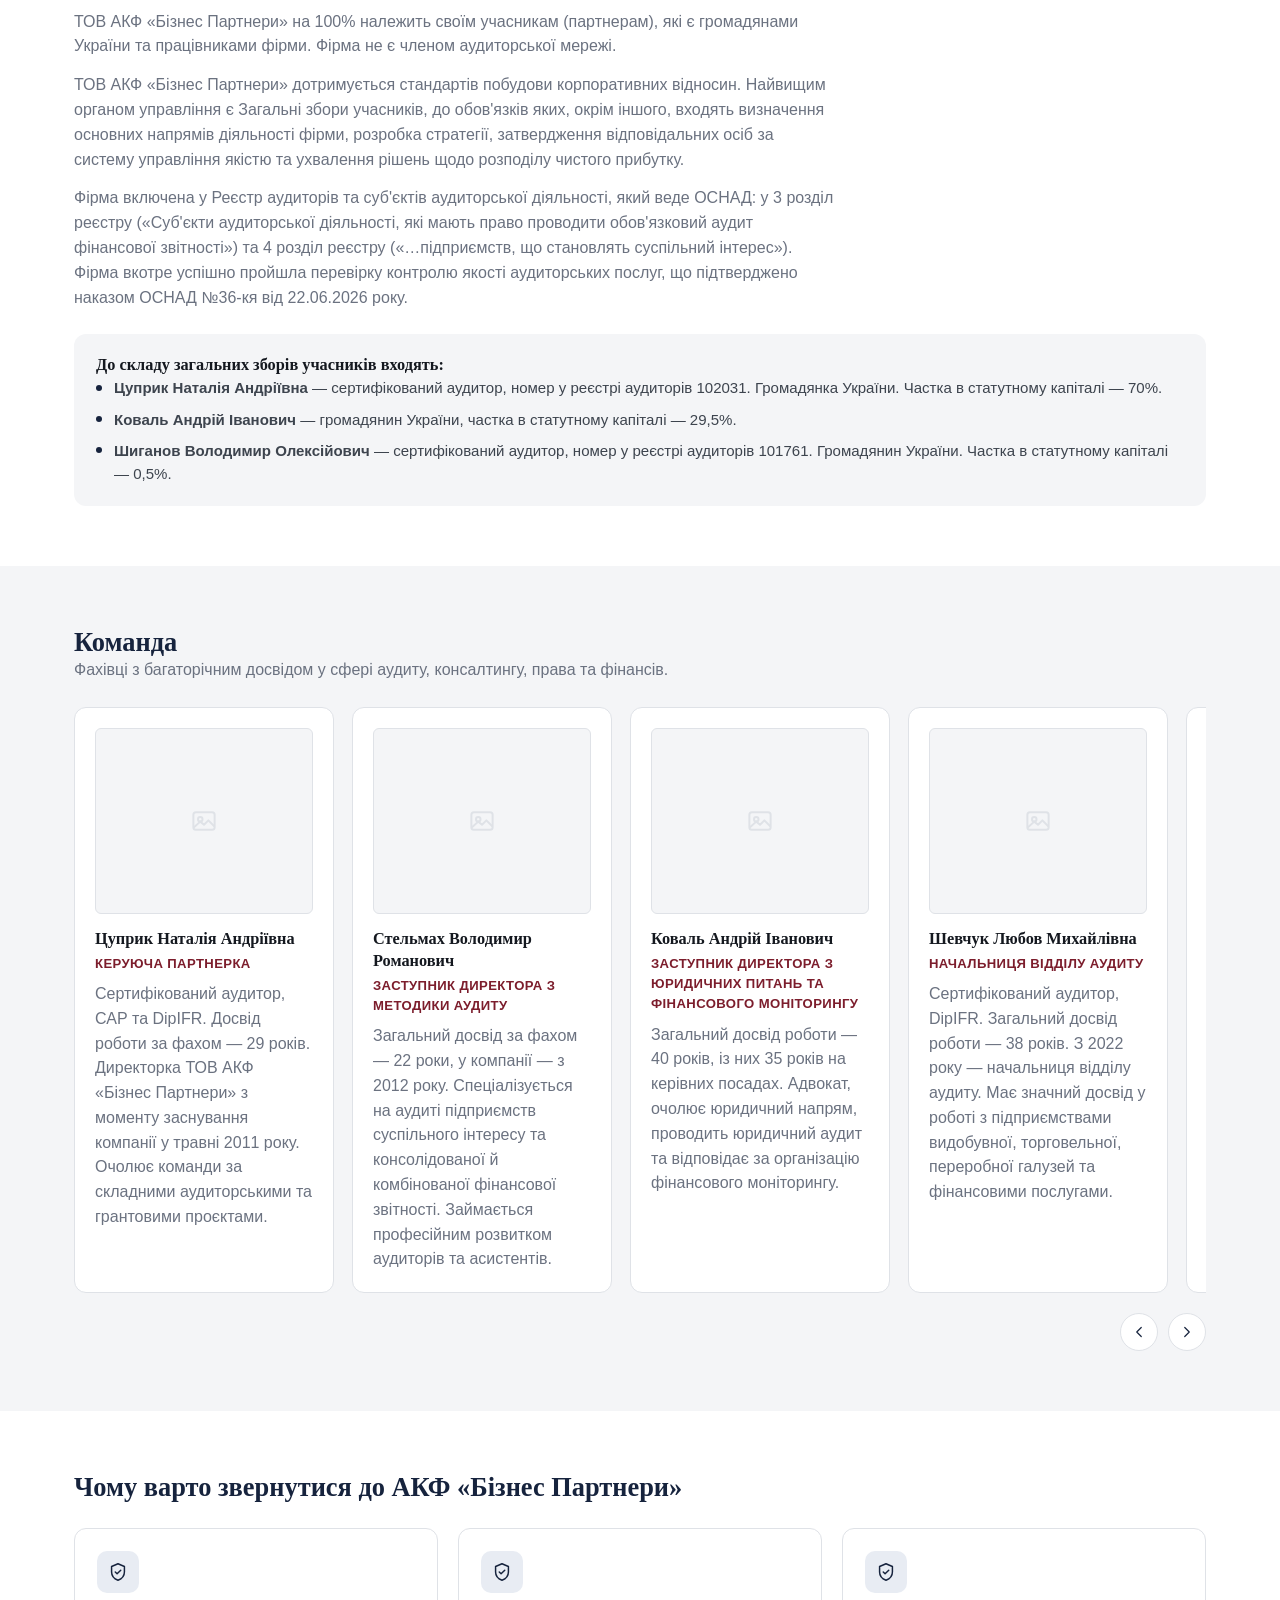
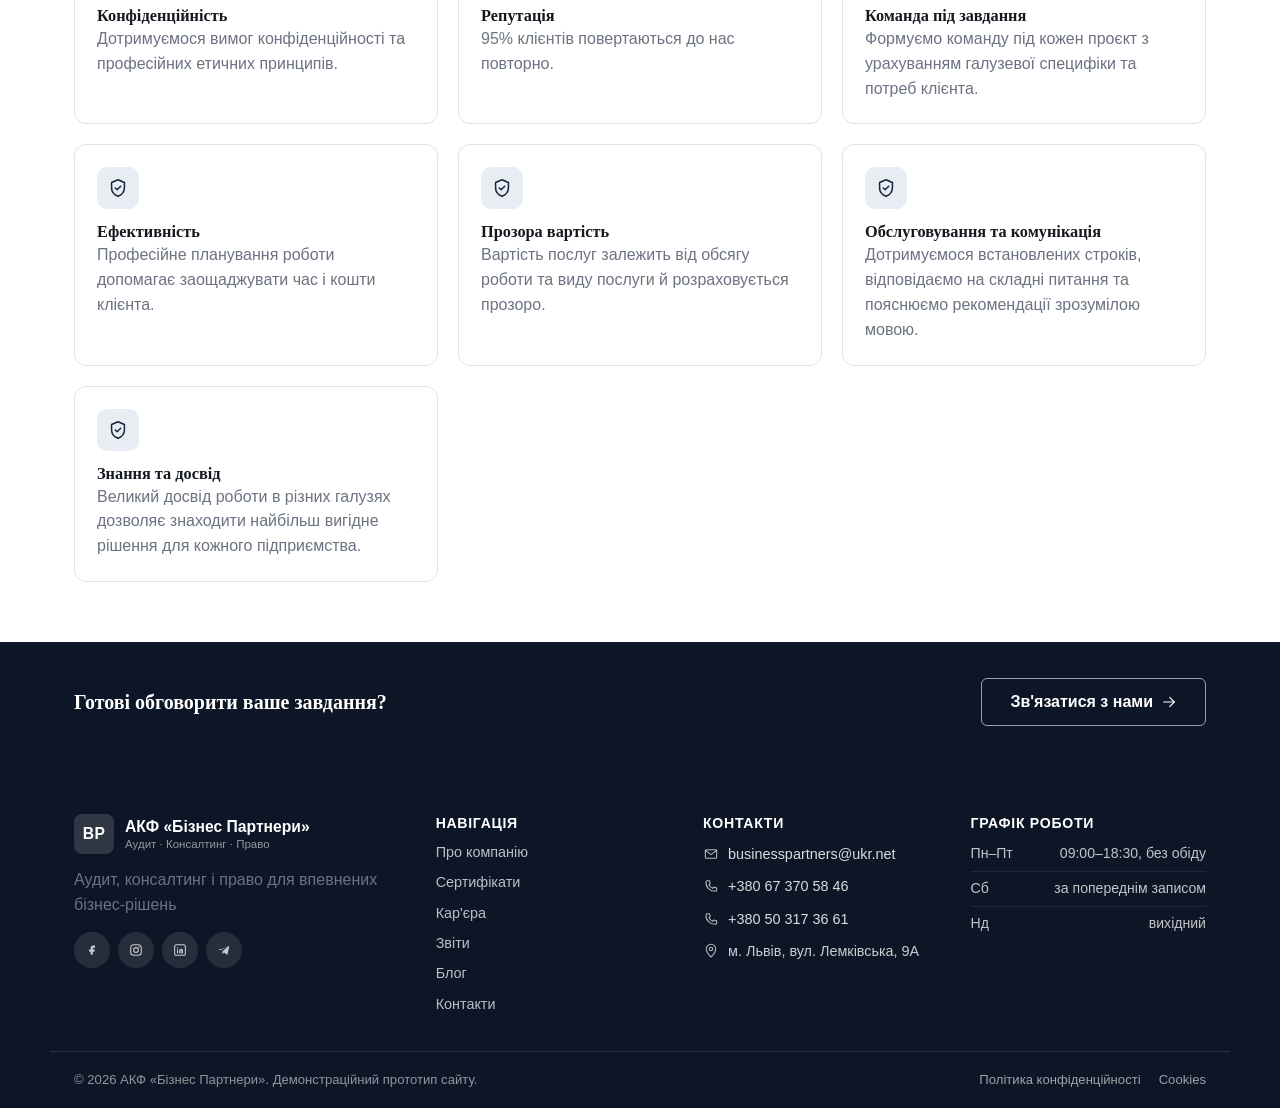
==== commit f9f9b884: "Правки за фідбеком: хедер, головна, про компанію, кар'єра, контакти" ====
--- a/about.html
+++ b/about.html
@@ -13,96 +13,119 @@
     <button type="button" class="mobile-menu-toggle" id="mobile-menu-toggle" aria-label="Меню"><svg width="22" height="22" viewBox="0 0 24 24" fill="none" stroke="currentColor" stroke-width="1.6" stroke-linecap="round" stroke-linejoin="round"><line x1="4" y1="7" x2="20" y2="7"/><line x1="4" y1="12" x2="20" y2="12"/><line x1="4" y1="17" x2="20" y2="17"/></svg></button>
     <a class="brand" href="index.html"><span class="brand-mark">BP</span><span class="brand-text"><span class="brand-name">АКФ «Бізнес Партнери»</span><span class="brand-desc">Аудит · Консалтинг · Право</span></span></a>
     <nav class="main-nav" aria-label="Основна навігація">
-      <div class="nav-item has-sub"><a href="about.html" class="active">Про компанію <svg width="13" height="13" viewBox="0 0 24 24" fill="none" stroke="currentColor" stroke-width="1.6" stroke-linecap="round" stroke-linejoin="round" class="nav-caret"><polyline points="6,9 12,15 18,9"/></svg></a><div class="sub-menu"><a href="certificates.html">Сертифікати</a><a href="career.html">Кар'єра</a></div></div><a href="services.html" class="nav-link ">Послуги</a><a href="reports.html" class="nav-link ">Звіти</a><a href="blog.html" class="nav-link ">Блог</a><a href="contacts.html" class="nav-link ">Контакти</a>
+      <a href="about.html" class="nav-link active">Про компанію</a><a href="services.html" class="nav-link ">Послуги</a><a href="reports.html" class="nav-link ">Звіти</a><a href="blog.html" class="nav-link ">Блог</a><a href="contacts.html" class="nav-link ">Контакти</a>
     </nav>
     <div class="header-actions">
       <div class="lang-switch" id="lang-switch" aria-label="Вибір мови">
         <button type="button" class="lang-opt active" data-lang="ua">UA</button>
         <button type="button" class="lang-opt" data-lang="en" title="Англійська версія готується">EN</button>
       </div>
-      <a class="header-phone" href="tel:+380673705846"><svg width="17" height="17" viewBox="0 0 24 24" fill="none" stroke="currentColor" stroke-width="1.6" stroke-linecap="round" stroke-linejoin="round"><path d="M6.5 4h3l1.5 4.5-2 1.5a12 12 0 0 0 5.5 5.5l1.5-2 4.5 1.5v3a2 2 0 0 1-2 2C10 20 4 14 4.5 6a2 2 0 0 1 2-2z"/></svg><span>067 370 58 46 / 050 317 36 61</span></a>
-      <a class="btn btn-primary btn-sm" href="contacts.html">Зв'язатися з нами</a>
+      <a class="header-phone" href="tel:+380673705846"><svg width="17" height="17" viewBox="0 0 24 24" fill="none" stroke="currentColor" stroke-width="1.6" stroke-linecap="round" stroke-linejoin="round"><path d="M6.5 4h3l1.5 4.5-2 1.5a12 12 0 0 0 5.5 5.5l1.5-2 4.5 1.5v3a2 2 0 0 1-2 2C10 20 4 14 4.5 6a2 2 0 0 1 2-2z"/></svg><span>+380 67 370 58 46</span></a>
+      <button type="button" class="btn btn-primary btn-sm js-open-consult-modal">Зв'язатися з нами <svg width="14" height="14" viewBox="0 0 24 24" fill="none" stroke="currentColor" stroke-width="1.6" stroke-linecap="round" stroke-linejoin="round"><line x1="4" y1="12" x2="20" y2="12"/><polyline points="13,5 20,12 13,19"/></svg></button>
     </div>
   </div>
   <div class="mobile-nav" id="mobile-nav">
-    <a href="about.html">Про компанію</a><a class="mobile-sub" href="certificates.html">— Сертифікати</a><a class="mobile-sub" href="career.html">— Кар'єра</a><a href="services.html">Послуги</a><a href="reports.html">Звіти</a><a href="blog.html">Блог</a><a href="contacts.html">Контакти</a>
-    <a class="mobile-nav-phone" href="tel:+380673705846"><svg width="17" height="17" viewBox="0 0 24 24" fill="none" stroke="currentColor" stroke-width="1.6" stroke-linecap="round" stroke-linejoin="round"><path d="M6.5 4h3l1.5 4.5-2 1.5a12 12 0 0 0 5.5 5.5l1.5-2 4.5 1.5v3a2 2 0 0 1-2 2C10 20 4 14 4.5 6a2 2 0 0 1 2-2z"/></svg> 067 370 58 46 / 050 317 36 61</a>
-    <a class="btn btn-primary btn-block" href="contacts.html">Зв'язатися з нами</a>
+    <a href="about.html">Про компанію</a><a href="services.html">Послуги</a><a href="reports.html">Звіти</a><a href="blog.html">Блог</a><a href="contacts.html">Контакти</a>
+    <a class="mobile-nav-phone" href="tel:+380673705846"><svg width="17" height="17" viewBox="0 0 24 24" fill="none" stroke="currentColor" stroke-width="1.6" stroke-linecap="round" stroke-linejoin="round"><path d="M6.5 4h3l1.5 4.5-2 1.5a12 12 0 0 0 5.5 5.5l1.5-2 4.5 1.5v3a2 2 0 0 1-2 2C10 20 4 14 4.5 6a2 2 0 0 1 2-2z"/></svg> +380 67 370 58 46</a>
+    <button type="button" class="btn btn-primary btn-block js-open-consult-modal">Зв'язатися з нами <svg width="16" height="16" viewBox="0 0 24 24" fill="none" stroke="currentColor" stroke-width="1.6" stroke-linecap="round" stroke-linejoin="round"><line x1="4" y1="12" x2="20" y2="12"/><polyline points="13,5 20,12 13,19"/></svg></button>
   </div>
 </header>
 <main id="main">
 
 <nav class="breadcrumbs container" aria-label="Хлібні крихти"><a href="index.html">Головна</a><span class="bc-sep"><svg width="13" height="13" viewBox="0 0 24 24" fill="none" stroke="currentColor" stroke-width="1.6" stroke-linecap="round" stroke-linejoin="round"><polyline points="9,6 15,12 9,18"/></svg></span><span class="bc-current">Про компанію</span></nav>
-<section class="page-hero">
-  <div class="container">
-    <h1 class="h1">Топ-25 аудиторська компанія з 15-річною історією на ринку України</h1>
-    <p class="lede" style="max-width:760px">Ми супроводжуємо компанії різних галузей, дотримуючись високих професійних стандартів, законодавчих вимог, міжнародних стандартів аудиту та етичних принципів. АКФ «Бізнес Партнери» входить до топ-25 аудиторських компаній України та має багаторічний досвід в аудиті фінансової звітності, зокрема в проєктах зі злиття та поглинання, консолідації та трансформації звітності у міжнародні стандарти. Компанія включена до Реєстру аудиторів та суб'єктів аудиторської діяльності (розділи 3 і 4). Наші клієнти отримують не лише якісний аудит, а й комплекс консалтингових рішень для зміцнення фінансової стабільності, підвищення ефективності управління та залучення інвестицій.</p>
-    <a class="btn btn-primary btn-lg" href="contacts.html">Зв'язатися з нами <svg width="16" height="16" viewBox="0 0 24 24" fill="none" stroke="currentColor" stroke-width="1.6" stroke-linecap="round" stroke-linejoin="round"><line x1="4" y1="12" x2="20" y2="12"/><polyline points="13,5 20,12 13,19"/></svg></a>
-  </div>
-</section>
-
-<section class="section">
+<section class="hero">
+  <div class="container hero-inner-split">
+    <div class="hero-copy">
+      <div class="eyebrow">АКФ «Бізнес Партнери»</div>
+      <h1 class="h1">Про компанію</h1>
+      <p class="lede">Аудиторська консалтингова фірма з 15-річною історією на ринку України — розповідаємо, хто ми, чим керуємось у роботі та яку команду зібрали.</p>
+      <div class="hero-actions">
+        <a class="btn btn-primary btn-lg" href="#about-intro">Читати більше <svg width="16" height="16" viewBox="0 0 24 24" fill="none" stroke="currentColor" stroke-width="1.6" stroke-linecap="round" stroke-linejoin="round"><line x1="4" y1="12" x2="20" y2="12"/><polyline points="13,5 20,12 13,19"/></svg></a>
+      </div>
+    </div>
+    <div class="hero-figure"><svg width="52" height="52" viewBox="0 0 24 24" fill="none" stroke="currentColor" stroke-width="1.6" stroke-linecap="round" stroke-linejoin="round"><rect x="3.5" y="8" width="17" height="11" rx="1.5"/><path d="M8.5 8V6a2 2 0 0 1 2-2h3a2 2 0 0 1 2 2v2"/><line x1="3.5" y1="12.5" x2="20.5" y2="12.5"/></svg></div>
+  </div>
+</section>
+
+<section class="section" id="about-intro">
   <div class="container about-split">
     <div>
-      <h2 class="h2">Місія та цінності</h2>
-      <p class="muted" style="margin-top:12px;max-width:640px">Наша місія — відповідати найвищим стандартам якості, постійно розвивати професійні компетенції та використовувати передовий досвід. Ми поєднуємо практичний досвід, глибоке розуміння галузевої специфіки, вітчизняного ринку та українського законодавства.</p>
-    </div>
-    <div class="about-figure"><svg width="60" height="60" viewBox="0 0 24 24" fill="none" stroke="currentColor" stroke-width="1.6" stroke-linecap="round" stroke-linejoin="round"><circle cx="12" cy="12" r="8"/><circle cx="12" cy="12" r="4.5"/><circle cx="12" cy="12" r="1"/></svg></div>
-  </div>
-  <div class="container value-grid" style="margin-top:28px"><div class="value-card"><h3 class="h4">Клієнтоорієнтованість</h3><p class="muted">Розуміємо потреби клієнта та підбираємо рішення відповідно до його завдань.</p></div><div class="value-card"><h3 class="h4">Бездоганна якість</h3><p class="muted">Дотримуємося професійних стандартів і високих вимог до результату.</p></div><div class="value-card"><h3 class="h4">Відповідальність</h3><p class="muted">Відповідаємо за якість роботи та прийняті професійні рішення.</p></div><div class="value-card"><h3 class="h4">Конфіденційність</h3><p class="muted">Забезпечуємо належний рівень захисту інформації клієнтів.</p></div><div class="value-card"><h3 class="h4">Корпоративна та соціальна відповідальність</h3><p class="muted">Розвиваємо професійну спільноту та підтримуємо розвиток молодих фахівців.</p></div></div>
+      <h2 class="h2">Топ-25 аудиторська компанія з 15-річною історією на ринку України</h2>
+      <p class="muted" style="margin-top:14px">Ми супроводжуємо компанії різних галузей, дотримуючись високих професійних стандартів, законодавчих вимог, міжнародних стандартів аудиту та етичних принципів. АКФ «Бізнес Партнери» входить до топ-25 аудиторських компаній України та має багаторічний досвід в аудиті фінансової звітності, зокрема в проєктах зі злиття та поглинання, консолідації та трансформації звітності у міжнародні стандарти. Компанія включена до Реєстру аудиторів та суб'єктів аудиторської діяльності (розділи 3 і 4). Наші клієнти отримують не лише якісний аудит, а й комплекс консалтингових рішень для зміцнення фінансової стабільності, підвищення ефективності управління та залучення інвестицій.</p>
+      <div style="margin-top:20px"><button type="button" class="btn btn-primary js-open-consult-modal">Зв'язатися з нами <svg width="16" height="16" viewBox="0 0 24 24" fill="none" stroke="currentColor" stroke-width="1.6" stroke-linecap="round" stroke-linejoin="round"><line x1="4" y1="12" x2="20" y2="12"/><polyline points="13,5 20,12 13,19"/></svg></button></div>
+    </div>
+    <div class="about-figure"><svg width="60" height="60" viewBox="0 0 24 24" fill="none" stroke="currentColor" stroke-width="1.6" stroke-linecap="round" stroke-linejoin="round"><line x1="12" y1="3" x2="12" y2="21"/><line x1="5" y1="7" x2="19" y2="7"/><path d="M5 7l-3 6a3 3 0 0 0 6 0z"/><path d="M19 7l-3 6a3 3 0 0 0 6 0z"/></svg></div>
+  </div>
 </section>
 
 <section class="section section-tint">
   <div class="container">
+    <h2 class="h2">Місія та цінності</h2>
+    <p class="muted" style="margin-top:12px;max-width:700px">Наша місія — відповідати найвищим стандартам якості, постійно розвивати професійні компетенції та використовувати передовий досвід. Ми поєднуємо практичний досвід, глибоке розуміння галузевої специфіки, вітчизняного ринку та українського законодавства.</p>
+  </div>
+</section>
+
+<section class="section">
+  <div class="container">
     <h2 class="h2">Історія компанії</h2>
-    <div class="milestone-list"><div class="milestone"><div class="milestone-year">2011</div><div class="milestone-text muted">Заснування АКФ «Бізнес Партнери» та початок роботи на українському ринку.</div></div><div class="milestone"><div class="milestone-year">2012</div><div class="milestone-text muted">До команди приєднався Володимир Стельмах.</div></div><div class="milestone"><div class="milestone-year">2022</div><div class="milestone-text muted">Любов Шевчук очолила відділ аудиту.</div></div><div class="milestone"><div class="milestone-year">2023</div><div class="milestone-text muted">Володимир Шиганов став партнером з якості за основним місцем роботи.</div></div><div class="milestone"><div class="milestone-year">2026</div><div class="milestone-text muted">Компанія успішно пройшла перевірку контролю якості аудиторських послуг (наказ ОСНАД №36к від 22.06.2026).</div></div></div>
-  </div>
-</section>
-
-<section class="section">
+    <div class="two-col-text"><p class="muted" style="margin-top:14px">Аудиторська консалтингова фірма «Бізнес Партнери» — це команда професіоналів, що працює на ринку України з 2011 року у сферах аудиту, консалтингу, права та податків. Ми також спеціалізуємось на впровадженні міжнародних стандартів фінансової звітності та допомагаємо структурувати та оптимізувати діяльність.</p><p class="muted" style="margin-top:14px">ТОВ АКФ «Бізнес Партнери» на 100% належить своїм учасникам (партнерам), які є громадянами України та працівниками фірми. Фірма не є членом аудиторської мережі.</p><p class="muted" style="margin-top:14px">ТОВ АКФ «Бізнес Партнери» дотримується стандартів побудови корпоративних відносин. Найвищим органом управління є Загальні збори учасників, до обов'язків яких, окрім іншого, входять визначення основних напрямів діяльності фірми, розробка стратегії, затвердження відповідальних осіб за систему управління якістю та ухвалення рішень щодо розподілу чистого прибутку.</p><p class="muted" style="margin-top:14px">Фірма включена у Реєстр аудиторів та суб'єктів аудиторської діяльності, який веде ОСНАД: у 3 розділ реєстру («Суб'єкти аудиторської діяльності, які мають право проводити обов'язковий аудит фінансової звітності») та 4 розділ реєстру («…підприємств, що становлять суспільний інтерес»). Фірма вкотре успішно пройшла перевірку контролю якості аудиторських послуг, що підтверджено наказом ОСНАД №36-кя від 22.06.2026 року.</p></div>
+    <div class="founders-block">
+      <h3 class="h4">До складу загальних зборів учасників входять:</h3>
+      <ul class="plain-list founders-list"><li><strong>Цуприк Наталія Андріївна</strong> — сертифікований аудитор, номер у реєстрі аудиторів 102031. Громадянка України. Частка в статутному капіталі — 70%.</li><li><strong>Коваль Андрій Іванович</strong> — громадянин України, частка в статутному капіталі — 29,5%.</li><li><strong>Шиганов Володимир Олексійович</strong> — сертифікований аудитор, номер у реєстрі аудиторів 101761. Громадянин України. Частка в статутному капіталі — 0,5%.</li></ul>
+    </div>
+  </div>
+</section>
+
+<section class="section section-tint">
   <div class="container">
     <h2 class="h2">Команда</h2>
     <p class="muted" style="max-width:600px">Фахівці з багаторічним досвідом у сфері аудиту, консалтингу, права та фінансів.</p>
-    <div class="team-grid"><div class="team-card">
-  <div class="team-photo">ЦН</div>
+    <div class="team-slider" id="team-slider">
+  <div class="team-slider-track"><div class="team-card">
+  <div class="team-photo"><svg width="30" height="30" viewBox="0 0 24 24" fill="none" stroke="currentColor" stroke-width="1.6" stroke-linecap="round" stroke-linejoin="round"><rect x="3.5" y="5" width="17" height="14" rx="2"/><circle cx="9" cy="10.5" r="1.8"/><path d="M4 17l5-4.5 3 2.5 3.5-3.5L20 16"/></svg></div>
   <h3 class="h4">Цуприк Наталія Андріївна</h3>
   <div class="team-role">Керуюча партнерка</div>
   <p class="muted">Сертифікований аудитор, САР та DipIFR. Досвід роботи за фахом — 29 років. Директорка ТОВ АКФ «Бізнес Партнери» з моменту заснування компанії у травні 2011 року. Очолює команди за складними аудиторськими та грантовими проєктами.</p>
 </div><div class="team-card">
-  <div class="team-photo">СВ</div>
+  <div class="team-photo"><svg width="30" height="30" viewBox="0 0 24 24" fill="none" stroke="currentColor" stroke-width="1.6" stroke-linecap="round" stroke-linejoin="round"><rect x="3.5" y="5" width="17" height="14" rx="2"/><circle cx="9" cy="10.5" r="1.8"/><path d="M4 17l5-4.5 3 2.5 3.5-3.5L20 16"/></svg></div>
   <h3 class="h4">Стельмах Володимир Романович</h3>
   <div class="team-role">Заступник директора з методики аудиту</div>
   <p class="muted">Загальний досвід за фахом — 22 роки, у компанії — з 2012 року. Спеціалізується на аудиті підприємств суспільного інтересу та консолідованої й комбінованої фінансової звітності. Займається професійним розвитком аудиторів та асистентів.</p>
 </div><div class="team-card">
-  <div class="team-photo">КА</div>
+  <div class="team-photo"><svg width="30" height="30" viewBox="0 0 24 24" fill="none" stroke="currentColor" stroke-width="1.6" stroke-linecap="round" stroke-linejoin="round"><rect x="3.5" y="5" width="17" height="14" rx="2"/><circle cx="9" cy="10.5" r="1.8"/><path d="M4 17l5-4.5 3 2.5 3.5-3.5L20 16"/></svg></div>
   <h3 class="h4">Коваль Андрій Іванович</h3>
   <div class="team-role">Заступник директора з юридичних питань та фінансового моніторингу</div>
   <p class="muted">Загальний досвід роботи — 40 років, із них 35 років на керівних посадах. Адвокат, очолює юридичний напрям, проводить юридичний аудит та відповідає за організацію фінансового моніторингу.</p>
 </div><div class="team-card">
-  <div class="team-photo">ШЛ</div>
+  <div class="team-photo"><svg width="30" height="30" viewBox="0 0 24 24" fill="none" stroke="currentColor" stroke-width="1.6" stroke-linecap="round" stroke-linejoin="round"><rect x="3.5" y="5" width="17" height="14" rx="2"/><circle cx="9" cy="10.5" r="1.8"/><path d="M4 17l5-4.5 3 2.5 3.5-3.5L20 16"/></svg></div>
   <h3 class="h4">Шевчук Любов Михайлівна</h3>
   <div class="team-role">Начальниця відділу аудиту</div>
   <p class="muted">Сертифікований аудитор, DipIFR. Загальний досвід роботи — 38 років. З 2022 року — начальниця відділу аудиту. Має значний досвід у роботі з підприємствами видобувної, торговельної, переробної галузей та фінансовими послугами.</p>
 </div><div class="team-card">
-  <div class="team-photo">ШВ</div>
+  <div class="team-photo"><svg width="30" height="30" viewBox="0 0 24 24" fill="none" stroke="currentColor" stroke-width="1.6" stroke-linecap="round" stroke-linejoin="round"><rect x="3.5" y="5" width="17" height="14" rx="2"/><circle cx="9" cy="10.5" r="1.8"/><path d="M4 17l5-4.5 3 2.5 3.5-3.5L20 16"/></svg></div>
   <h3 class="h4">Шиганов Володимир Олексійович</h3>
   <div class="team-role">Партнер з якості</div>
   <p class="muted">Сертифікований аудитор, САР. Загальний досвід роботи — 40 років. Спеціалізується на аудиті громадських і благодійних організацій та перевірках грантових проєктів.</p>
 </div><div class="team-card">
-  <div class="team-photo">МН</div>
+  <div class="team-photo"><svg width="30" height="30" viewBox="0 0 24 24" fill="none" stroke="currentColor" stroke-width="1.6" stroke-linecap="round" stroke-linejoin="round"><rect x="3.5" y="5" width="17" height="14" rx="2"/><circle cx="9" cy="10.5" r="1.8"/><path d="M4 17l5-4.5 3 2.5 3.5-3.5L20 16"/></svg></div>
   <h3 class="h4">Мирончук Надія Романівна</h3>
   <div class="team-role">Сертифікований аудитор</div>
   <p class="muted">Загальний досвід за фахом — 28 років. Спеціалізується на аудиті підприємств легкої та важкої промисловості, переробці давальницької сировини та ІТ-секторі.</p>
 </div><div class="team-card">
-  <div class="team-photo">УО</div>
+  <div class="team-photo"><svg width="30" height="30" viewBox="0 0 24 24" fill="none" stroke="currentColor" stroke-width="1.6" stroke-linecap="round" stroke-linejoin="round"><rect x="3.5" y="5" width="17" height="14" rx="2"/><circle cx="9" cy="10.5" r="1.8"/><path d="M4 17l5-4.5 3 2.5 3.5-3.5L20 16"/></svg></div>
   <h3 class="h4">Устінова Олена Євгенівна</h3>
   <div class="team-role">Сертифікований аудитор</div>
   <p class="muted">Загальний досвід за фахом — 28 років. Працює з клієнтами у сферах страхування, будівництва, ІТ та видобувної промисловості.</p>
 </div></div>
-  </div>
-</section>
-
-<section class="section section-tint">
+  <div class="team-slider-nav">
+    <button type="button" class="slider-btn slider-prev" aria-label="Попередній"><svg width="18" height="18" viewBox="0 0 24 24" fill="none" stroke="currentColor" stroke-width="1.6" stroke-linecap="round" stroke-linejoin="round" class="slider-arrow-left"><polyline points="9,6 15,12 9,18"/></svg></button>
+    <button type="button" class="slider-btn slider-next" aria-label="Наступний"><svg width="18" height="18" viewBox="0 0 24 24" fill="none" stroke="currentColor" stroke-width="1.6" stroke-linecap="round" stroke-linejoin="round"><polyline points="9,6 15,12 9,18"/></svg></button>
+  </div>
+</div>
+  </div>
+</section>
+
+<section class="section">
   <div class="container">
     <h2 class="h2">Чому варто звернутися до АКФ «Бізнес Партнери»</h2>
     <div class="adv-grid"><div class="adv-card"><div class="adv-icon"><svg width="22" height="22" viewBox="0 0 24 24" fill="none" stroke="currentColor" stroke-width="1.6" stroke-linecap="round" stroke-linejoin="round"><path d="M12 3l7 3v6c0 4.5-3 7.5-7 9-4-1.5-7-4.5-7-9V6z"/><polyline points="9,12 11,14 15,10"/></svg></div><h3 class="h4">Конфіденційність</h3><p class="muted">Дотримуємося вимог конфіденційності та професійних етичних принципів.</p></div><div class="adv-card"><div class="adv-icon"><svg width="22" height="22" viewBox="0 0 24 24" fill="none" stroke="currentColor" stroke-width="1.6" stroke-linecap="round" stroke-linejoin="round"><path d="M12 3l7 3v6c0 4.5-3 7.5-7 9-4-1.5-7-4.5-7-9V6z"/><polyline points="9,12 11,14 15,10"/></svg></div><h3 class="h4">Репутація</h3><p class="muted">95% клієнтів повертаються до нас повторно.</p></div><div class="adv-card"><div class="adv-icon"><svg width="22" height="22" viewBox="0 0 24 24" fill="none" stroke="currentColor" stroke-width="1.6" stroke-linecap="round" stroke-linejoin="round"><path d="M12 3l7 3v6c0 4.5-3 7.5-7 9-4-1.5-7-4.5-7-9V6z"/><polyline points="9,12 11,14 15,10"/></svg></div><h3 class="h4">Команда під завдання</h3><p class="muted">Формуємо команду під кожен проєкт з урахуванням галузевої специфіки та потреб клієнта.</p></div><div class="adv-card"><div class="adv-icon"><svg width="22" height="22" viewBox="0 0 24 24" fill="none" stroke="currentColor" stroke-width="1.6" stroke-linecap="round" stroke-linejoin="round"><path d="M12 3l7 3v6c0 4.5-3 7.5-7 9-4-1.5-7-4.5-7-9V6z"/><polyline points="9,12 11,14 15,10"/></svg></div><h3 class="h4">Ефективність</h3><p class="muted">Професійне планування роботи допомагає заощаджувати час і кошти клієнта.</p></div><div class="adv-card"><div class="adv-icon"><svg width="22" height="22" viewBox="0 0 24 24" fill="none" stroke="currentColor" stroke-width="1.6" stroke-linecap="round" stroke-linejoin="round"><path d="M12 3l7 3v6c0 4.5-3 7.5-7 9-4-1.5-7-4.5-7-9V6z"/><polyline points="9,12 11,14 15,10"/></svg></div><h3 class="h4">Прозора вартість</h3><p class="muted">Вартість послуг залежить від обсягу роботи та виду послуги й розраховується прозоро.</p></div><div class="adv-card"><div class="adv-icon"><svg width="22" height="22" viewBox="0 0 24 24" fill="none" stroke="currentColor" stroke-width="1.6" stroke-linecap="round" stroke-linejoin="round"><path d="M12 3l7 3v6c0 4.5-3 7.5-7 9-4-1.5-7-4.5-7-9V6z"/><polyline points="9,12 11,14 15,10"/></svg></div><h3 class="h4">Обслуговування та комунікація</h3><p class="muted">Дотримуємося встановлених строків, відповідаємо на складні питання та пояснюємо рекомендації зрозумілою мовою.</p></div><div class="adv-card"><div class="adv-icon"><svg width="22" height="22" viewBox="0 0 24 24" fill="none" stroke="currentColor" stroke-width="1.6" stroke-linecap="round" stroke-linejoin="round"><path d="M12 3l7 3v6c0 4.5-3 7.5-7 9-4-1.5-7-4.5-7-9V6z"/><polyline points="9,12 11,14 15,10"/></svg></div><h3 class="h4">Знання та досвід</h3><p class="muted">Великий досвід роботи в різних галузях дозволяє знаходити найбільш вигідне рішення для кожного підприємства.</p></div></div>
@@ -112,7 +135,7 @@
 <section class="section cta-band">
   <div class="container cta-band-inner">
     <h2 class="h3" style="color:#fff;margin:0">Готові обговорити ваше завдання?</h2>
-    <a class="btn btn-outline-light btn-lg" href="contacts.html">Зв'язатися з нами <svg width="16" height="16" viewBox="0 0 24 24" fill="none" stroke="currentColor" stroke-width="1.6" stroke-linecap="round" stroke-linejoin="round"><line x1="4" y1="12" x2="20" y2="12"/><polyline points="13,5 20,12 13,19"/></svg></a>
+    <button type="button" class="btn btn-outline-light btn-lg js-open-consult-modal">Зв'язатися з нами <svg width="16" height="16" viewBox="0 0 24 24" fill="none" stroke="currentColor" stroke-width="1.6" stroke-linecap="round" stroke-linejoin="round"><line x1="4" y1="12" x2="20" y2="12"/><polyline points="13,5 20,12 13,19"/></svg></button>
   </div>
 </section>
 
@@ -122,18 +145,16 @@
     <div class="footer-col footer-brand-col">
       <a class="brand" href="index.html"><span class="brand-mark">BP</span><span class="brand-text"><span class="brand-name">АКФ «Бізнес Партнери»</span><span class="brand-desc">Аудит · Консалтинг · Право</span></span></a>
       <p class="muted" style="margin-top:14px">Аудит, консалтинг і право для впевнених бізнес-рішень</p>
-      <div class="needs-content"><div class="needs-content-tag"><svg width="13" height="13" viewBox="0 0 24 24" fill="none" stroke="currentColor" stroke-width="1.6" stroke-linecap="round" stroke-linejoin="round"><path d="M12 4l9 16H3z"/><line x1="12" y1="10" x2="12" y2="14.5"/><circle cx="12" cy="17" r="0.6" fill="currentColor" stroke="none"/></svg><span>Посилання на соцмережі не надані</span></div><div class="social-row"><span class="social-icon">IG</span><span class="social-icon">FB</span><span class="social-icon">LI</span></div></div>
+      <div class="social-row"><a class="social-icon" href="#" aria-label="Facebook"><svg width="16" height="16" viewBox="0 0 24 24" fill="none" stroke="currentColor" stroke-width="1.6" stroke-linecap="round" stroke-linejoin="round"><path d="M14 8.5h2.5V5.2h-2.7C11.4 5.2 10 6.7 10 9.1v2.1H7.7v3.3H10V19h3.2v-4.5h2.4l.5-3.3h-2.9V9.4c0-.6.3-.9 1-.9z" fill="currentColor" stroke="none"/></svg></a><a class="social-icon" href="#" aria-label="Instagram"><svg width="16" height="16" viewBox="0 0 24 24" fill="none" stroke="currentColor" stroke-width="1.6" stroke-linecap="round" stroke-linejoin="round"><rect x="4" y="4" width="16" height="16" rx="5"/><circle cx="12" cy="12" r="3.6"/><circle cx="16.6" cy="7.4" r="1" fill="currentColor" stroke="none"/></svg></a><a class="social-icon" href="#" aria-label="LinkedIn"><svg width="16" height="16" viewBox="0 0 24 24" fill="none" stroke="currentColor" stroke-width="1.6" stroke-linecap="round" stroke-linejoin="round"><rect x="4" y="4" width="16" height="16" rx="2.5"/><circle cx="8.3" cy="8.7" r="1" fill="currentColor" stroke="none"/><line x1="8.3" y1="11.5" x2="8.3" y2="16.5"/><path d="M11.5 16.5v-3.2c0-1.4 1-2.3 2.2-2.3s2 .9 2 2.3v3.2"/><line x1="13.7" y1="11.5" x2="13.7" y2="16.5"/></svg></a><a class="social-icon" href="#" aria-label="Telegram"><svg width="16" height="16" viewBox="0 0 24 24" fill="none" stroke="currentColor" stroke-width="1.6" stroke-linecap="round" stroke-linejoin="round"><path d="M4.2 12.4l14.6-6.2c.7-.3 1.3.2 1 1L17.3 18c-.2.8-.8 1-1.4.6l-3.8-2.9-2 1.9c-.2.2-.4.3-.7.2l.3-3.6 6.9-6.5c.3-.3-.1-.4-.4-.2L8 12l-3.6-1.1c-.8-.2-.8-.8-.2-1.1z" fill="currentColor" stroke="none"/></svg></a></div>
     </div>
     <div class="footer-col">
-      <h4>Послуги</h4>
-      <p class="muted">Аудит • Консалтинг • Юридичні послуги</p>
-      <h4 style="margin-top:18px">Навігація</h4>
+      <h4>Навігація</h4>
       <div class="footer-links"><a href="about.html">Про компанію</a><a href="certificates.html">Сертифікати</a><a href="career.html">Кар'єра</a><a href="reports.html">Звіти</a><a href="blog.html">Блог</a><a href="contacts.html">Контакти</a></div>
     </div>
     <div class="footer-col">
       <h4>Контакти</h4>
       <div class="footer-contact-row"><svg width="16" height="16" viewBox="0 0 24 24" fill="none" stroke="currentColor" stroke-width="1.6" stroke-linecap="round" stroke-linejoin="round"><rect x="3.5" y="5.5" width="17" height="13" rx="1.5"/><polyline points="3.5,6.5 12,13 20.5,6.5"/></svg><a href="mailto:businesspartners@ukr.net">businesspartners@ukr.net</a></div>
-      <div class="footer-contact-row"><svg width="16" height="16" viewBox="0 0 24 24" fill="none" stroke="currentColor" stroke-width="1.6" stroke-linecap="round" stroke-linejoin="round"><path d="M6.5 4h3l1.5 4.5-2 1.5a12 12 0 0 0 5.5 5.5l1.5-2 4.5 1.5v3a2 2 0 0 1-2 2C10 20 4 14 4.5 6a2 2 0 0 1 2-2z"/></svg><a href="tel:+380673705846">067 370 58 46 / 050 317 36 61</a></div>
+      <div class="footer-contact-row"><svg width="16" height="16" viewBox="0 0 24 24" fill="none" stroke="currentColor" stroke-width="1.6" stroke-linecap="round" stroke-linejoin="round"><path d="M6.5 4h3l1.5 4.5-2 1.5a12 12 0 0 0 5.5 5.5l1.5-2 4.5 1.5v3a2 2 0 0 1-2 2C10 20 4 14 4.5 6a2 2 0 0 1 2-2z"/></svg><a href="tel:+380673705846">+380 67 370 58 46</a></div><div class="footer-contact-row"><svg width="16" height="16" viewBox="0 0 24 24" fill="none" stroke="currentColor" stroke-width="1.6" stroke-linecap="round" stroke-linejoin="round"><path d="M6.5 4h3l1.5 4.5-2 1.5a12 12 0 0 0 5.5 5.5l1.5-2 4.5 1.5v3a2 2 0 0 1-2 2C10 20 4 14 4.5 6a2 2 0 0 1 2-2z"/></svg><a href="tel:+380503173661">+380 50 317 36 61</a></div>
       <div class="footer-contact-row"><svg width="16" height="16" viewBox="0 0 24 24" fill="none" stroke="currentColor" stroke-width="1.6" stroke-linecap="round" stroke-linejoin="round"><path d="M12 21s7-6.5 7-12a7 7 0 0 0-14 0c0 5.5 7 12 7 12z"/><circle cx="12" cy="9" r="2.5"/></svg><span>м. Львів, вул. Лемківська, 9А</span></div>
     </div>
     <div class="footer-col">
@@ -149,6 +170,33 @@
     </div>
   </div>
 </footer>
+<div class="modal-overlay" id="consult-modal" hidden>
+  <div class="modal-box" role="dialog" aria-modal="true" aria-label="Форма зв'язку">
+    <button type="button" class="modal-close" id="consult-modal-close" aria-label="Закрити"><svg width="18" height="18" viewBox="0 0 24 24" fill="none" stroke="currentColor" stroke-width="1.6" stroke-linecap="round" stroke-linejoin="round"><line x1="5" y1="5" x2="19" y2="19"/><line x1="19" y1="5" x2="5" y2="19"/></svg></button>
+    <h3 class="h3">Зв'язатися з нами</h3>
+    <p class="muted" style="margin-top:6px">Опишіть завдання — ми зв'яжемося з вами найближчим часом.</p>
+    <div style="margin-top:18px"><div class="form-wrap">
+<form class="stacked-form" id="modal-consult-form" novalidate>
+  
+  <div class="form-row">
+    <div class="form-block"><label>Ім'я *</label><input type="text" name="name" required placeholder="Як до вас звертатися"></div>
+    <div class="form-block"><label>Телефон *</label><input type="tel" name="phone" required placeholder="+380"></div>
+  </div>
+  <div class="form-row">
+    <div class="form-block"><label>Email *</label><input type="email" name="email" required placeholder="mail@company.com"></div>
+    <div class="form-block"><label>Компанія (необов'язково)</label><input type="text" name="company" placeholder="Назва компанії"></div>
+  </div>
+  <div class="form-block"><label>Опис завдання / повідомлення *</label><textarea name="message" rows="4" required placeholder="Коротко опишіть запит"></textarea></div>
+  <label class="checkbox-row"><input type="checkbox" name="agree" required><span>Погоджуюсь з <a href="privacy.html">Політикою конфіденційності</a> *</span></label>
+  <button type="submit" class="btn btn-primary btn-block">Зв'язатися з нами <svg width="16" height="16" viewBox="0 0 24 24" fill="none" stroke="currentColor" stroke-width="1.6" stroke-linecap="round" stroke-linejoin="round"><line x1="4" y1="12" x2="20" y2="12"/><polyline points="13,5 20,12 13,19"/></svg></button>
+</form>
+<div class="form-success" id="modal-consult-success" hidden>
+  <div class="fs-icon"><svg width="16" height="16" viewBox="0 0 24 24" fill="none" stroke="currentColor" stroke-width="1.6" stroke-linecap="round" stroke-linejoin="round"><polyline points="5,13 10,18 19,7"/></svg></div>
+  <div><div class="fs-title">Дякуємо, звернення надіслано</div><p class="muted" style="margin:2px 0 0">Ми зв'яжемося з вами найближчим часом.</p></div>
+</div>
+</div></div>
+  </div>
+</div>
 <script src="assets/js/services-data.js"></script>
 <script src="assets/js/main.js"></script>
 </body>
--- a/assets/css/style.css
+++ b/assets/css/style.css
@@ -72,10 +72,10 @@
 .brand-text{ display:flex; flex-direction:column; line-height:1.25; min-width:0; }
 .brand-name{ font-weight:700; font-size:0.98rem; white-space:nowrap; color:var(--navy); }
 .brand-desc{ font-size:0.72rem; color:var(--muted); white-space:nowrap; }
-.main-nav{ display:flex; align-items:center; gap:24px; flex:1; min-width:0; margin-left:12px; }
-.nav-link{ font-size:0.92rem; font-weight:500; color:var(--ink-soft); white-space:nowrap; }
+.main-nav{ display:flex; align-items:center; gap:22px; flex:1; min-width:0; margin-left:12px; flex-wrap:nowrap; }
+.nav-link{ font-size:0.92rem; font-weight:500; color:var(--ink-soft); white-space:nowrap; flex-shrink:0; }
 .nav-link:hover, .nav-link.active{ color:var(--navy); }
-.nav-item{ position:relative; }
+.nav-item{ position:relative; flex-shrink:0; }
 .nav-item > a{ display:flex; align-items:center; gap:4px; font-size:0.92rem; font-weight:500; color:var(--ink-soft); white-space:nowrap; }
 .nav-item > a:hover, .nav-item > a.active{ color:var(--navy); }
 .nav-caret{ transition:transform .15s ease; }
@@ -89,7 +89,7 @@
 .sub-menu a{ padding:9px 12px; border-radius:var(--radius-s); font-size:0.9rem; color:var(--ink-soft); }
 .sub-menu a:hover{ background:var(--paper-2); color:var(--navy); }
 .header-actions{ display:flex; align-items:center; gap:16px; margin-left:auto; flex-shrink:0; }
-.lang-switch{ display:flex; align-items:center; border:1px solid var(--line); border-radius:999px; padding:2px; }
+.lang-switch{ display:flex; align-items:center; border:1px solid var(--line); border-radius:999px; padding:2px; flex-shrink:0; margin-right:2px; }
 .lang-opt{ background:none; border:none; padding:5px 11px; border-radius:999px; font-size:0.78rem; font-weight:700; color:var(--muted); }
 .lang-opt.active{ background:var(--navy); color:#fff; }
 .lang-opt.lang-soon{ background:var(--burgundy-tint); color:var(--burgundy); }
@@ -103,7 +103,7 @@
 .mobile-nav .btn{ margin-top:12px; }
 .site-header.mobile-open .mobile-nav{ display:flex; }
 
-@media (max-width:1080px){
+@media (max-width:1240px){
   .main-nav{ display:none; }
   .mobile-menu-toggle{ display:flex; }
   .header-phone span{ display:none; }
@@ -126,12 +126,23 @@
 .footer-links{ display:flex; flex-direction:column; gap:8px; margin-top:8px; }
 .footer-links a{ color:rgba(255,255,255,0.72); font-size:0.9rem; }
 .footer-links a:hover{ color:#fff; }
-.footer-contact-row{ display:flex; align-items:center; gap:9px; font-size:0.9rem; margin-top:10px; color:rgba(255,255,255,0.78); }
-.footer-contact-row a{ color:rgba(255,255,255,0.85); }
-.hours-row{ display:flex; justify-content:space-between; gap:12px; font-size:0.88rem; padding:6px 0; color:rgba(255,255,255,0.75); border-bottom:1px solid rgba(255,255,255,0.08); }
+/* .footer-contact-row is reused outside the footer too (e.g. Контакти page
+   info-cards on a white background), so its base color must NOT be white —
+   only inside .site-footer do we override it to the light footer palette. */
+.footer-contact-row{ display:flex; align-items:center; gap:9px; font-size:0.9rem; margin-top:10px; color:var(--ink-soft); }
+.footer-contact-row a{ color:var(--ink-soft); }
+.footer-contact-row svg{ flex-shrink:0; color:var(--navy); }
+.site-footer .footer-contact-row{ color:rgba(255,255,255,0.78); }
+.site-footer .footer-contact-row a{ color:rgba(255,255,255,0.85); }
+.site-footer .footer-contact-row svg{ color:rgba(255,255,255,0.7); }
+/* Same dual-use story as .footer-contact-row above: also rendered inside a
+   white "Графік роботи" info-card on the Контакти page. */
+.hours-row{ display:flex; justify-content:space-between; gap:12px; font-size:0.88rem; padding:6px 0; color:var(--ink-soft); border-bottom:1px solid var(--line-soft); }
 .hours-row:last-child{ border-bottom:none; }
+.site-footer .hours-row{ color:rgba(255,255,255,0.75); border-bottom-color:rgba(255,255,255,0.08); }
 .social-row{ display:flex; gap:8px; margin-top:14px; }
-.social-icon{ width:34px; height:34px; border-radius:50%; background:rgba(255,255,255,0.1); display:flex; align-items:center; justify-content:center; font-size:0.7rem; font-weight:700; color:rgba(255,255,255,0.7); }
+.social-icon{ width:36px; height:36px; border-radius:50%; background:rgba(255,255,255,0.1); display:flex; align-items:center; justify-content:center; color:rgba(255,255,255,0.75); transition:all .15s ease; }
+.social-icon:hover{ background:#fff; color:var(--navy); }
 .footer-bottom{ display:flex; justify-content:space-between; align-items:center; padding:18px 24px; font-size:0.82rem; color:rgba(255,255,255,0.55); flex-wrap:wrap; gap:10px; }
 .footer-legal{ display:flex; gap:18px; }
 .footer-legal a{ color:rgba(255,255,255,0.6); }
@@ -145,16 +156,23 @@
 .hero{ padding:64px 0 56px; background:linear-gradient(180deg, var(--navy-tint), #fff 90%); }
 .hero-inner{ max-width:760px; }
 .hero-inner .lede{ margin-top:16px; }
+.hero-inner-split{ display:grid; grid-template-columns:1.4fr 0.9fr; gap:48px; align-items:center; }
+.hero-copy{ max-width:640px; }
+.hero-copy .lede{ margin-top:16px; }
+.hero-figure{ background:#fff; border:1px solid var(--line); box-shadow:var(--shadow-m); border-radius:var(--radius-l); aspect-ratio:1/1; display:flex; align-items:center; justify-content:center; color:var(--navy); opacity:0.55; }
+@media (max-width:900px){ .hero-inner-split{ grid-template-columns:1fr; } .hero-figure{ display:none; } }
 .hero-actions{ display:flex; gap:14px; margin-top:26px; flex-wrap:wrap; }
-.page-hero{ padding:44px 0 40px; background:var(--navy-tint); }
+/* Внутрішні сторінки: заголовок як звичайний блок без кольорової плашки —
+   не окрема секція з фоном, а частина природного потоку сторінки. */
+.page-hero{ padding:40px 0 6px; background:transparent; }
 .page-hero h1{ margin-bottom:10px; }
 .page-hero .btn{ margin-top:18px; }
 
-.breadcrumbs{ display:flex; align-items:center; gap:8px; padding:16px 24px 0; font-size:0.85rem; color:var(--muted); flex-wrap:wrap; }
-.breadcrumbs a{ color:var(--muted); }
-.breadcrumbs a:hover{ color:var(--navy); }
-.bc-sep{ display:flex; color:var(--line); }
-.bc-current{ color:var(--ink); font-weight:600; }
+.breadcrumbs{ display:flex; align-items:center; gap:8px; padding:18px 24px 0; font-size:0.88rem; font-weight:600; color:var(--ink-soft); flex-wrap:wrap; }
+.breadcrumbs a{ color:var(--ink-soft); }
+.breadcrumbs a:hover{ color:var(--navy); text-decoration:underline; }
+.bc-sep{ display:flex; color:var(--muted); }
+.bc-current{ color:var(--navy); font-weight:700; }
 
 /* ---------------------------------------------------------------------- */
 /* Cards / grids                                                          */
@@ -170,7 +188,7 @@
 .industry-chip{ padding:9px 16px; border:1px solid var(--line); border-radius:999px; font-size:0.86rem; color:var(--ink-soft); background:#fff; }
 
 .about-split{ display:grid; grid-template-columns:1.3fr 0.8fr; gap:40px; align-items:center; }
-.about-figure{ background:var(--paper-2); border:1px solid var(--line); border-radius:var(--radius-l); aspect-ratio:4/3.4; display:flex; align-items:center; justify-content:center; color:var(--navy); opacity:0.5; }
+.about-figure{ background:#fff; border:1px solid var(--line); box-shadow:var(--shadow-m); border-radius:var(--radius-l); aspect-ratio:4/3.4; display:flex; align-items:center; justify-content:center; color:var(--navy); opacity:0.6; }
 @media (max-width:900px){ .about-split{ grid-template-columns:1fr; } .about-figure{ display:none; } }
 
 .adv-grid{ display:grid; grid-template-columns:repeat(3,1fr); gap:20px; margin-top:24px; }
@@ -189,12 +207,10 @@
 .milestone:first-child{ border-top:none; }
 .milestone-year{ font-family:var(--font); font-weight:800; font-size:1.2rem; color:var(--navy); }
 
-.team-grid{ display:grid; grid-template-columns:repeat(4,1fr); gap:20px; margin-top:24px; }
 .team-card{ background:#fff; border:1px solid var(--line); border-radius:var(--radius-m); padding:20px; }
-.team-photo{ width:56px; height:56px; border-radius:50%; background:var(--navy); color:#fff; display:flex; align-items:center; justify-content:center; font-weight:700; font-size:0.95rem; margin-bottom:12px; font-family:var(--font-ui); }
 .team-role{ font-size:0.82rem; font-weight:700; color:var(--burgundy); margin:4px 0 8px; text-transform:uppercase; letter-spacing:0.03em; }
-@media (max-width:1000px){ .team-grid{ grid-template-columns:1fr 1fr; } }
-@media (max-width:560px){ .team-grid{ grid-template-columns:1fr; } }
+/* .team-photo is defined below, in the team-slider section (square photo
+   placeholder, rendered first inside the card, per redesign). */
 
 .photo-strip{ display:flex; gap:14px; flex-wrap:wrap; margin-top:16px; }
 .photo-slot{ width:110px; height:110px; border-radius:var(--radius-m); background:var(--paper-2); border:1px solid var(--line); display:flex; align-items:center; justify-content:center; color:var(--line); }
@@ -215,6 +231,20 @@
 .service-row-main p{ font-size:0.86rem; margin-top:4px; }
 .service-row-arrow{ color:var(--muted); flex-shrink:0; }
 @media (max-width:1000px){ .service-cat-grid{ grid-template-columns:1fr; } }
+
+/* Home page services preview — single grid (3 category columns), emitted
+   row-major (heading row, then each card row) so every row's cards share
+   the same height automatically via CSS Grid's row-track sizing. */
+.service-preview-grid{ display:grid; grid-template-columns:repeat(3,1fr); gap:16px 20px; margin-top:26px; }
+.service-col-head h3{ margin-bottom:2px; }
+.service-card{ display:flex; flex-direction:column; gap:10px; height:100%; background:#fff; border:1px solid var(--line); border-radius:var(--radius-m); padding:20px; transition:all .15s ease; }
+.service-card:hover{ border-color:var(--navy); box-shadow:var(--shadow-s); }
+.service-card h3{ font-size:0.98rem; }
+.service-card p{ font-size:0.86rem; flex:1; }
+.service-card-btn{ align-self:flex-start; margin-top:auto; }
+/* Below 3 columns the row-major source order no longer maps to a clean
+   grid, so we collapse straight to a single stacked column. */
+@media (max-width:900px){ .service-preview-grid{ grid-template-columns:1fr; } }
 
 .check-list{ display:flex; flex-direction:column; gap:12px; margin-top:16px; }
 .check-list li{ display:flex; align-items:flex-start; gap:10px; color:var(--ink-soft); }
@@ -267,11 +297,65 @@
 
 /* CTA band / consultation section */
 .cta-section{ background:var(--navy); }
-.cta-inner{ display:grid; grid-template-columns:1fr 1fr; gap:44px; align-items:start; }
+.cta-inner{ display:grid; grid-template-columns:0.85fr 1.15fr; gap:44px; align-items:center; }
+.cta-copy{ display:flex; flex-direction:column; justify-content:center; height:100%; }
+.cta-quick-contacts{ display:flex; flex-direction:column; gap:10px; margin-top:22px; padding-top:20px; border-top:1px solid rgba(255,255,255,0.16); }
+.cta-quick-contacts a{ display:flex; align-items:center; gap:10px; color:rgba(255,255,255,0.88); font-weight:600; font-size:0.94rem; }
+.cta-quick-contacts a:hover{ color:#fff; }
 .cta-form-card{ background:#fff; border-radius:var(--radius-l); padding:26px; }
 @media (max-width:900px){ .cta-inner{ grid-template-columns:1fr; } }
 .cta-band{ background:var(--navy-dark); padding:36px 0; }
 .cta-band-inner{ display:flex; align-items:center; justify-content:space-between; gap:20px; flex-wrap:wrap; }
+
+/* ---------------------------------------------------------------------- */
+/* Consultation modal ("Зв'язатися з нами" popup)                         */
+/* ---------------------------------------------------------------------- */
+.modal-overlay{ position:fixed; inset:0; z-index:200; background:rgba(13,22,38,0.6); display:flex; align-items:center; justify-content:center; padding:24px; overflow-y:auto; }
+.modal-box{ position:relative; background:#fff; border-radius:var(--radius-l); padding:32px; max-width:560px; width:100%; margin:auto; box-shadow:var(--shadow-m); }
+.modal-close{ position:absolute; top:16px; right:16px; background:var(--paper-2); border:none; border-radius:50%; width:34px; height:34px; display:flex; align-items:center; justify-content:center; color:var(--ink-soft); }
+.modal-close:hover{ background:var(--line); color:var(--ink); }
+body.modal-open{ overflow:hidden; }
+@media (max-width:560px){ .modal-box{ padding:24px 20px; } }
+
+/* ---------------------------------------------------------------------- */
+/* Team slider                                                             */
+/* ---------------------------------------------------------------------- */
+.team-slider{ position:relative; margin-top:24px; }
+.team-slider-track{ display:flex; gap:18px; overflow-x:auto; scroll-snap-type:x mandatory; padding-bottom:6px; scrollbar-width:thin; }
+.team-slider-track .team-card{ flex:0 0 260px; scroll-snap-align:start; }
+.team-photo{ width:100%; aspect-ratio:4/3.4; border-radius:var(--radius-s); background:var(--paper-2); border:1px solid var(--line); display:flex; align-items:center; justify-content:center; color:var(--line); margin-bottom:14px; }
+.team-slider-nav{ display:flex; gap:10px; justify-content:flex-end; margin-top:14px; }
+.slider-btn{ width:38px; height:38px; border-radius:50%; border:1px solid var(--line); background:#fff; display:flex; align-items:center; justify-content:center; color:var(--navy); }
+.slider-btn:hover{ background:var(--navy); color:#fff; border-color:var(--navy); }
+.slider-arrow-left{ transform:rotate(180deg); }
+@media (max-width:560px){ .team-slider-track .team-card{ flex-basis:78vw; } }
+
+/* ---------------------------------------------------------------------- */
+/* Founders list (Історія компанії)                                       */
+/* ---------------------------------------------------------------------- */
+.plain-list{ display:flex; flex-direction:column; gap:8px; }
+.plain-list li{ position:relative; padding-left:18px; color:var(--ink-soft); font-size:0.94rem; }
+.plain-list li::before{ content:""; position:absolute; left:0; top:0.55em; width:6px; height:6px; border-radius:50%; background:var(--navy); }
+.founders-block{ margin-top:24px; background:var(--paper-2); border-radius:var(--radius-m); padding:20px 22px; }
+.founders-block h4{ margin-bottom:12px; }
+
+/* ---------------------------------------------------------------------- */
+/* Vacancy cards (Кар'єра)                                                */
+/* ---------------------------------------------------------------------- */
+.vacancy-list{ display:flex; flex-direction:column; gap:18px; margin-top:24px; }
+.vacancy-card{ background:#fff; border:1px solid var(--line); border-radius:var(--radius-m); padding:24px; }
+.vacancy-head{ display:flex; align-items:center; justify-content:space-between; gap:14px; flex-wrap:wrap; margin-bottom:16px; }
+.vacancy-type{ font-size:0.78rem; font-weight:700; color:var(--navy); background:var(--navy-tint); padding:5px 12px; border-radius:999px; white-space:nowrap; }
+.vacancy-cols{ display:grid; grid-template-columns:repeat(3,1fr); gap:20px; }
+.vacancy-sub{ font-size:0.78rem; text-transform:uppercase; letter-spacing:0.04em; color:var(--muted); margin-bottom:10px; }
+.vacancy-cta{ margin-top:18px; }
+@media (max-width:800px){ .vacancy-cols{ grid-template-columns:1fr; gap:16px; } }
+
+/* ---------------------------------------------------------------------- */
+/* Google Maps embed (Контакти)                                           */
+/* ---------------------------------------------------------------------- */
+.map-embed{ margin-top:16px; border-radius:var(--radius-m); overflow:hidden; border:1px solid var(--line); min-height:220px; height:260px; }
+.map-embed iframe{ display:block; }
 
 /* accordion */
 .accordion{ max-width:800px; }
